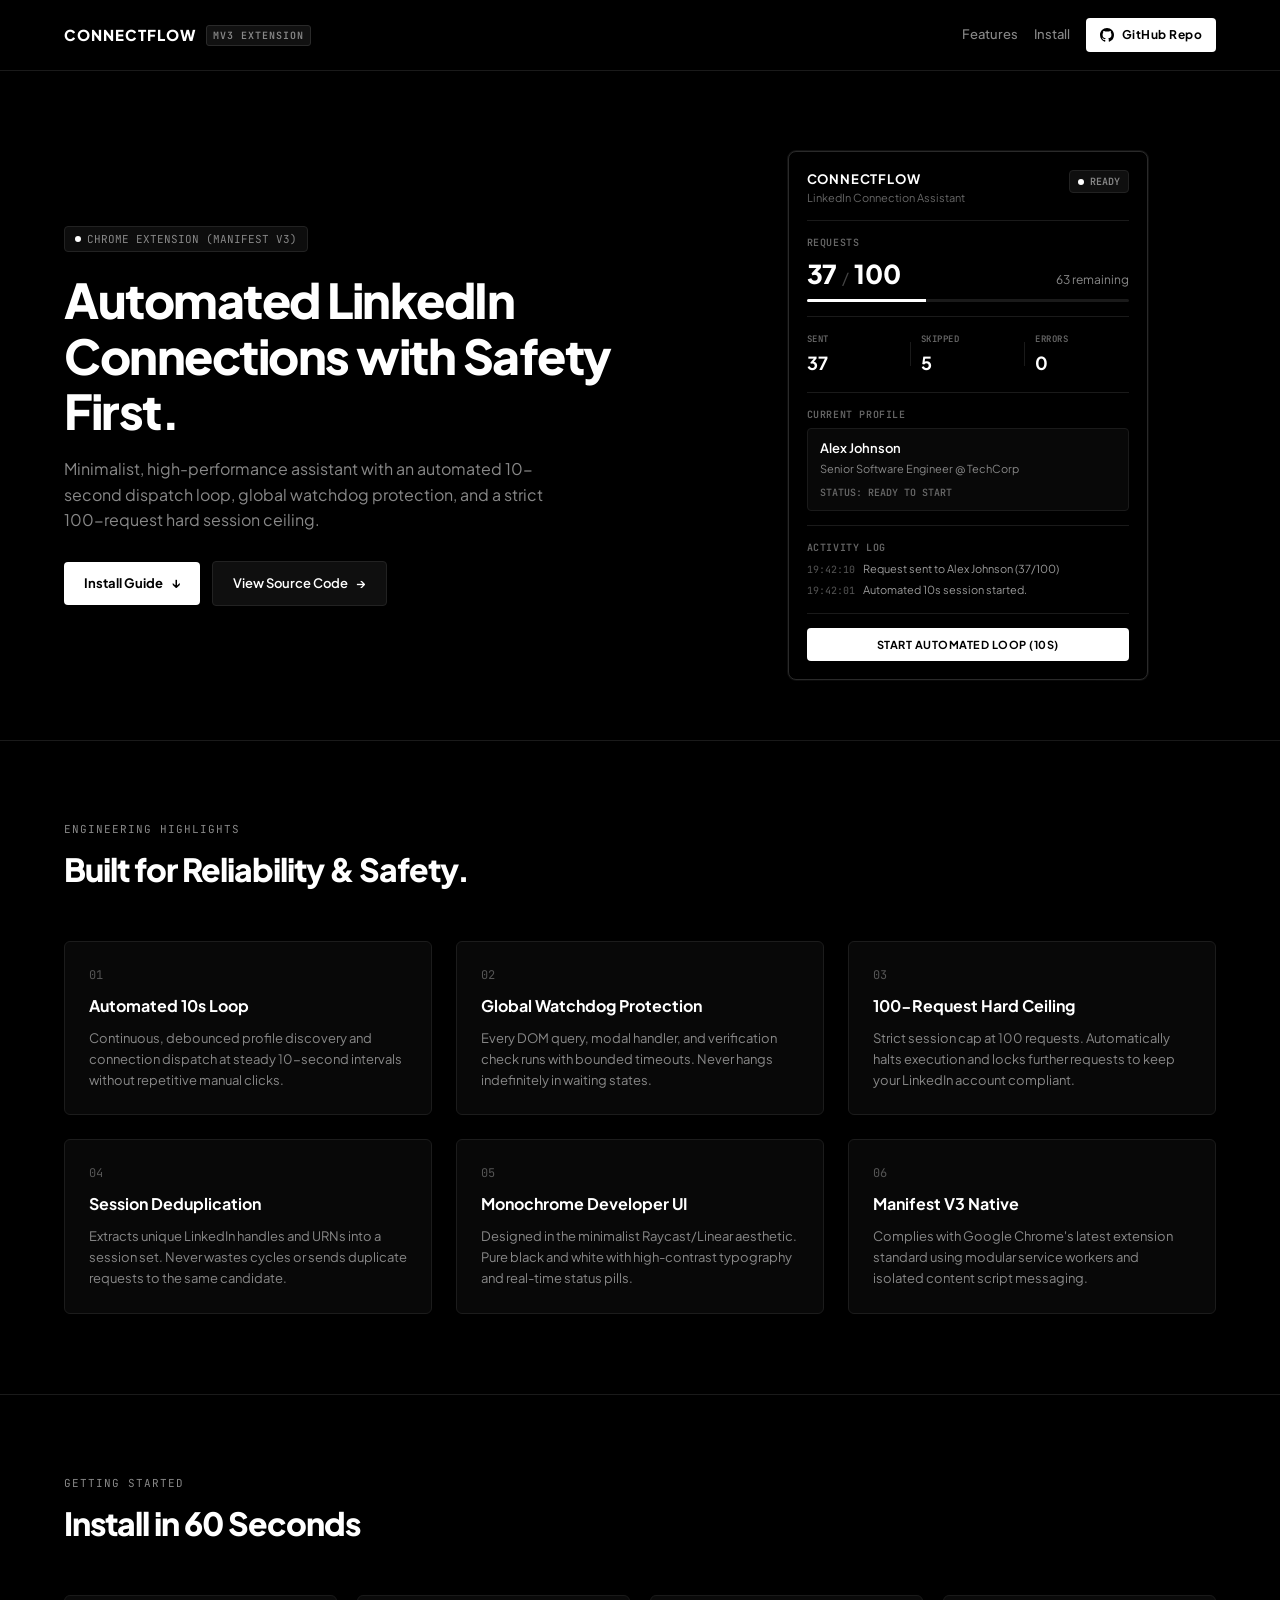
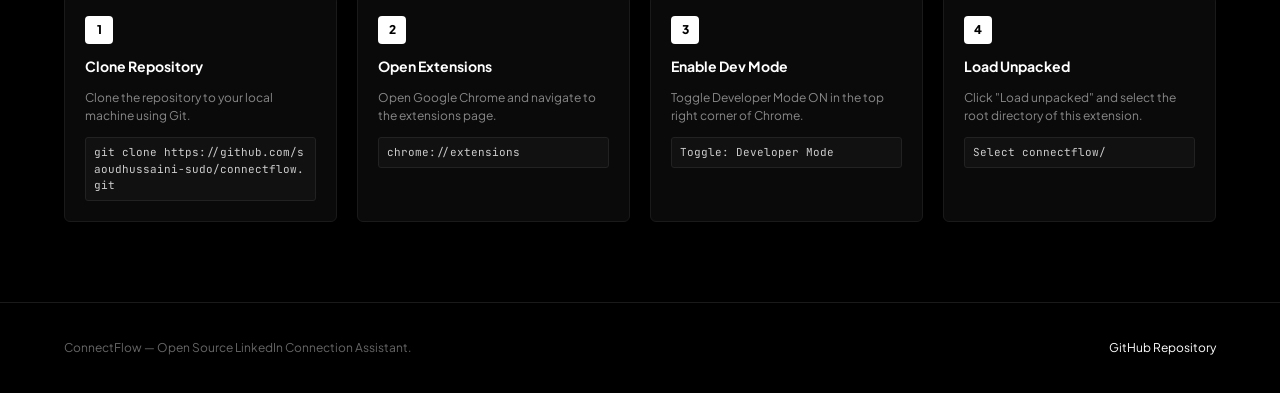
==== index.html @ 45f3582b "feat: ConnectFlow - Minimalist LinkedIn Connection Assistant Chrome Extension (Manifest V3)" ====
<!DOCTYPE html>
<html lang="en">
<head>
  <meta charset="UTF-8">
  <meta name="viewport" content="width=device-width, initial-scale=1.0">
  <title>ConnectFlow — LinkedIn Connection Assistant (Chrome Extension MV3)</title>
  <meta name="description" content="Minimalist, high-performance Chrome Extension for LinkedIn connection automation with 100-request safety ceiling and watchdog protection.">
  <link rel="preconnect" href="https://fonts.googleapis.com">
  <link rel="preconnect" href="https://fonts.gstatic.com" crossorigin>
  <link href="https://fonts.googleapis.com/css2?family=JetBrains+Mono:wght@400;500;600;700&family=Plus+Jakarta+Sans:wght@400;500;600;700;800&display=swap" rel="stylesheet">
  <style>
    * {
      margin: 0;
      padding: 0;
      box-sizing: border-box;
    }

    body {
      background-color: #000000;
      color: #ffffff;
      font-family: 'Plus Jakarta Sans', -apple-system, BlinkMacSystemFont, 'Segoe UI', Roboto, sans-serif;
      line-height: 1.5;
      -webkit-font-smoothing: antialiased;
      overflow-x: hidden;
    }

    .container {
      max-width: 1200px;
      margin: 0 auto;
      padding: 0 24px;
    }

    /* Navigation */
    nav {
      border-bottom: 1px solid #1a1a1a;
      padding: 18px 0;
      position: sticky;
      top: 0;
      background: rgba(0, 0, 0, 0.85);
      backdrop-filter: blur(12px);
      z-index: 100;
    }

    .nav-inner {
      display: flex;
      align-items: center;
      justify-content: space-between;
    }

    .brand-logo {
      font-size: 15px;
      font-weight: 800;
      letter-spacing: 1px;
      color: #ffffff;
      text-transform: uppercase;
      display: flex;
      align-items: center;
      gap: 10px;
      text-decoration: none;
    }

    .brand-tag {
      font-family: 'JetBrains Mono', monospace;
      font-size: 10px;
      font-weight: 600;
      background: #111111;
      border: 1px solid #2a2a2a;
      padding: 2px 6px;
      border-radius: 3px;
      color: #888888;
    }

    .nav-links {
      display: flex;
      align-items: center;
      gap: 16px;
    }

    .nav-link {
      color: #888888;
      text-decoration: none;
      font-size: 13px;
      font-weight: 500;
      transition: color 0.15s ease;
    }

    .nav-link:hover {
      color: #ffffff;
    }

    .btn-github {
      background: #ffffff;
      color: #000000;
      text-decoration: none;
      padding: 8px 14px;
      border-radius: 4px;
      font-size: 12px;
      font-weight: 700;
      letter-spacing: 0.5px;
      display: inline-flex;
      align-items: center;
      gap: 8px;
      transition: background 0.15s ease;
    }

    .btn-github:hover {
      background: #e0e0e0;
    }

    /* Hero Section */
    .hero {
      padding: 80px 0 60px 0;
    }

    .hero-grid {
      display: grid;
      grid-template-columns: 1.1fr 0.9fr;
      gap: 48px;
      align-items: center;
    }

    .hero-badge {
      display: inline-flex;
      align-items: center;
      gap: 6px;
      background: #0d0d0d;
      border: 1px solid #222222;
      padding: 4px 10px;
      border-radius: 4px;
      font-family: 'JetBrains Mono', monospace;
      font-size: 11px;
      color: #888888;
      margin-bottom: 20px;
    }

    .hero-badge-dot {
      width: 6px;
      height: 6px;
      border-radius: 50%;
      background: #ffffff;
    }

    .hero-title {
      font-size: 48px;
      font-weight: 800;
      line-height: 1.15;
      letter-spacing: -1.5px;
      color: #ffffff;
      margin-bottom: 18px;
    }

    .hero-desc {
      font-size: 16px;
      color: #888888;
      max-width: 480px;
      line-height: 1.6;
      margin-bottom: 28px;
    }

    .hero-buttons {
      display: flex;
      gap: 12px;
      align-items: center;
    }

    .btn-install {
      background: #ffffff;
      color: #000000;
      font-weight: 700;
      font-size: 13px;
      padding: 12px 20px;
      border-radius: 4px;
      text-decoration: none;
      display: inline-flex;
      align-items: center;
      gap: 8px;
      transition: background 0.15s ease;
    }

    .btn-install:hover {
      background: #d4d4d4;
    }

    .btn-outline {
      background: #0f0f0f;
      color: #ffffff;
      border: 1px solid #222222;
      font-weight: 600;
      font-size: 13px;
      padding: 12px 20px;
      border-radius: 4px;
      text-decoration: none;
      display: inline-flex;
      align-items: center;
      gap: 8px;
      transition: all 0.15s ease;
    }

    .btn-outline:hover {
      border-color: #444444;
      background: #181818;
    }

    /* Live Interactive Extension Simulator */
    .simulator-wrapper {
      display: flex;
      justify-content: center;
    }

    .simulator-card {
      width: 360px;
      background: #000000;
      border: 1px solid #2a2a2a;
      border-radius: 8px;
      padding: 18px;
      box-shadow: 0 20px 60px rgba(0, 0, 0, 0.8), 0 0 0 1px #151515;
      display: flex;
      flex-direction: column;
      gap: 14px;
    }

    .sim-header {
      display: flex;
      align-items: flex-start;
      justify-content: space-between;
    }

    .sim-brand-title {
      font-size: 13px;
      font-weight: 700;
      letter-spacing: 0.8px;
      text-transform: uppercase;
    }

    .sim-brand-subtitle {
      font-size: 11px;
      color: #666666;
    }

    .sim-status-pill {
      display: flex;
      align-items: center;
      gap: 6px;
      background: #0f0f0f;
      border: 1px solid #222222;
      padding: 3px 8px;
      border-radius: 4px;
      font-size: 10px;
      font-weight: 600;
      color: #888888;
      font-family: 'JetBrains Mono', monospace;
    }

    .sim-status-dot {
      width: 6px;
      height: 6px;
      border-radius: 50%;
      background: #ffffff;
    }

    .sim-divider {
      height: 1px;
      background: #1a1a1a;
      width: 100%;
    }

    .sim-section-title {
      font-size: 10px;
      font-weight: 600;
      letter-spacing: 0.6px;
      color: #666666;
      text-transform: uppercase;
      font-family: 'JetBrains Mono', monospace;
    }

    .sim-requests-row {
      display: flex;
      align-items: baseline;
      justify-content: space-between;
      margin-top: 4px;
    }

    .sim-count-current {
      font-size: 26px;
      font-weight: 800;
      letter-spacing: -0.5px;
    }

    .sim-count-divider {
      font-size: 16px;
      color: #444444;
      margin: 0 2px;
    }

    .sim-count-max {
      font-size: 26px;
      font-weight: 800;
      color: #ffffff;
    }

    .sim-remaining {
      font-size: 12px;
      color: #888888;
    }

    .sim-progress-track {
      width: 100%;
      height: 3px;
      background: #1a1a1a;
      border-radius: 2px;
      overflow: hidden;
      margin-top: 6px;
    }

    .sim-progress-fill {
      height: 100%;
      width: 37%;
      background: #ffffff;
      transition: width 0.4s ease;
    }

    .sim-stats-grid {
      display: flex;
      align-items: center;
      justify-content: space-between;
      padding: 2px 0;
    }

    .sim-stat-col {
      flex: 1;
      display: flex;
      flex-direction: column;
      gap: 2px;
    }

    .sim-stat-label {
      font-size: 9px;
      font-weight: 600;
      letter-spacing: 0.5px;
      color: #666666;
      font-family: 'JetBrains Mono', monospace;
    }

    .sim-stat-value {
      font-size: 18px;
      font-weight: 700;
    }

    .sim-stat-divider {
      width: 1px;
      height: 24px;
      background: #1a1a1a;
      margin: 0 10px;
    }

    .sim-profile-box {
      background: #080808;
      border: 1px solid #1a1a1a;
      padding: 10px 12px;
      border-radius: 4px;
      display: flex;
      flex-direction: column;
      gap: 3px;
    }

    .sim-profile-name {
      font-size: 13px;
      font-weight: 600;
    }

    .sim-profile-headline {
      font-size: 11px;
      color: #888888;
    }

    .sim-profile-status {
      font-size: 10px;
      font-weight: 600;
      color: #666666;
      text-transform: uppercase;
      font-family: 'JetBrains Mono', monospace;
      margin-top: 4px;
    }

    .sim-activity-list {
      display: flex;
      flex-direction: column;
      gap: 5px;
      max-height: 80px;
      overflow-y: auto;
    }

    .sim-act-item {
      display: flex;
      align-items: baseline;
      gap: 8px;
      font-size: 11px;
    }

    .sim-act-time {
      font-family: 'JetBrains Mono', monospace;
      font-size: 10px;
      color: #555555;
      flex-shrink: 0;
    }

    .sim-act-msg {
      color: #999999;
    }

    .sim-btn {
      font-family: inherit;
      font-size: 11px;
      font-weight: 700;
      letter-spacing: 0.5px;
      text-transform: uppercase;
      padding: 9px 12px;
      border-radius: 4px;
      cursor: pointer;
      border: 1px solid transparent;
      outline: none;
      transition: all 0.15s ease;
    }

    .sim-btn-main {
      width: 100%;
      background: #ffffff;
      color: #000000;
    }

    .sim-btn-main:hover {
      background: #e0e0e0;
    }

    .sim-btn-controls {
      display: flex;
      gap: 8px;
      width: 100%;
    }

    .sim-btn-sec {
      background: #111111;
      color: #ffffff;
      border-color: #2a2a2a;
      flex: 1;
    }

    .sim-btn-sec:hover {
      background: #1c1c1c;
    }

    .sim-btn-danger {
      background: #111111;
      color: #888888;
      border-color: #2a2a2a;
      flex: 1;
    }

    .sim-btn-danger:hover {
      color: #ffffff;
      border-color: #444444;
    }

    /* Features Grid */
    .features {
      padding: 80px 0;
      border-top: 1px solid #1a1a1a;
    }

    .section-head {
      margin-bottom: 48px;
    }

    .section-label {
      font-family: 'JetBrains Mono', monospace;
      font-size: 11px;
      color: #888888;
      text-transform: uppercase;
      letter-spacing: 1px;
      margin-bottom: 8px;
      display: block;
    }

    .section-title {
      font-size: 32px;
      font-weight: 800;
      letter-spacing: -1px;
    }

    .features-grid {
      display: grid;
      grid-template-columns: repeat(3, 1fr);
      gap: 24px;
    }

    .feature-card {
      background: #080808;
      border: 1px solid #1c1c1c;
      padding: 24px;
      border-radius: 6px;
      display: flex;
      flex-direction: column;
      gap: 10px;
    }

    .feature-num {
      font-family: 'JetBrains Mono', monospace;
      font-size: 12px;
      color: #555555;
    }

    .feature-title {
      font-size: 16px;
      font-weight: 700;
      color: #ffffff;
    }

    .feature-desc {
      font-size: 13px;
      color: #888888;
      line-height: 1.6;
    }

    /* Installation Steps */
    .install-section {
      padding: 80px 0;
      border-top: 1px solid #1a1a1a;
    }

    .steps-grid {
      display: grid;
      grid-template-columns: repeat(4, 1fr);
      gap: 20px;
      margin-top: 36px;
    }

    .step-card {
      background: #0a0a0a;
      border: 1px solid #1a1a1a;
      padding: 20px;
      border-radius: 6px;
      display: flex;
      flex-direction: column;
      gap: 12px;
    }

    .step-badge {
      width: 28px;
      height: 28px;
      background: #ffffff;
      color: #000000;
      font-weight: 800;
      border-radius: 4px;
      display: flex;
      align-items: center;
      justify-content: center;
      font-size: 12px;
    }

    .step-title {
      font-size: 14px;
      font-weight: 700;
    }

    .step-desc {
      font-size: 12px;
      color: #888888;
      line-height: 1.5;
    }

    .step-code {
      font-family: 'JetBrains Mono', monospace;
      background: #111111;
      border: 1px solid #222222;
      padding: 6px 8px;
      border-radius: 3px;
      font-size: 11px;
      color: #cccccc;
      word-break: break-all;
    }

    /* Footer */
    footer {
      border-top: 1px solid #1a1a1a;
      padding: 36px 0;
      color: #666666;
      font-size: 12px;
    }

    .footer-inner {
      display: flex;
      align-items: center;
      justify-content: space-between;
    }

    @media (max-width: 900px) {
      .hero-grid {
        grid-template-columns: 1fr;
      }
      .features-grid {
        grid-template-columns: 1fr;
      }
      .steps-grid {
        grid-template-columns: 1fr 1fr;
      }
    }
  </style>
</head>
<body>

  <!-- Navigation -->
  <nav>
    <div class="container nav-inner">
      <a href="#" class="brand-logo">
        CONNECTFLOW
        <span class="brand-tag">MV3 EXTENSION</span>
      </a>
      <div class="nav-links">
        <a href="#features" class="nav-link">Features</a>
        <a href="#install" class="nav-link">Install</a>
        <a href="https://github.com/saoudhussaini-sudo/connectflow" target="_blank" class="btn-github">
          <svg width="14" height="14" viewBox="0 0 24 24" fill="currentColor">
            <path d="M12 0C5.37 0 0 5.37 0 12c0 5.31 3.435 9.795 8.205 11.385.6.105.825-.255.825-.57 0-.285-.015-1.23-.015-2.235-3.015.555-3.795-.735-4.035-1.41-.135-.345-.72-1.41-1.23-1.695-.42-.225-1.02-.78-.015-.795.945-.015 1.62.87 1.845 1.23 1.08 1.815 2.805 1.305 3.495.99.105-.78.42-1.305.765-1.605-2.67-.3-5.46-1.335-5.46-5.925 0-1.305.465-2.385 1.23-3.225-.12-.3-.54-1.53.12-3.18 0 0 1.005-.315 3.3 1.23.96-.27 1.98-.405 3-.405s2.04.135 3 .405c2.295-1.56 3.3-1.23 3.3-1.23.66 1.65.24 2.88.12 3.18.765.84 1.23 1.905 1.23 3.225 0 4.605-2.805 5.625-5.475 5.925.435.375.81 1.095.81 2.22 0 1.605-.015 2.895-.015 3.3 0 .315.225.69.825.57A12.02 12.02 0 0024 12c0-6.63-5.37-12-12-12z"/>
          </svg>
          GitHub Repo
        </a>
      </div>
    </div>
  </nav>

  <!-- Hero Section -->
  <section class="hero">
    <div class="container hero-grid">
      <div>
        <div class="hero-badge">
          <span class="hero-badge-dot"></span>
          <span>CHROME EXTENSION (MANIFEST V3)</span>
        </div>
        <h1 class="hero-title">Automated LinkedIn Connections with Safety First.</h1>
        <p class="hero-desc">
          Minimalist, high-performance assistant with an automated 10-second dispatch loop, global watchdog protection, and a strict 100-request hard session ceiling.
        </p>
        <div class="hero-buttons">
          <a href="#install" class="btn-install">
            <span>Install Guide</span>
            <span>↓</span>
          </a>
          <a href="https://github.com/saoudhussaini-sudo/connectflow" target="_blank" class="btn-outline">
            <span>View Source Code</span>
            <span>→</span>
          </a>
        </div>
      </div>

      <!-- Live Simulator -->
      <div class="simulator-wrapper">
        <div class="simulator-card">
          <div class="sim-header">
            <div>
              <div class="sim-brand-title">CONNECTFLOW</div>
              <div class="sim-brand-subtitle">LinkedIn Connection Assistant</div>
            </div>
            <div class="sim-status-pill">
              <span class="sim-status-dot" id="sim-dot"></span>
              <span id="sim-status-text">READY</span>
            </div>
          </div>

          <div class="sim-divider"></div>

          <!-- Requests Hero -->
          <div>
            <div class="sim-section-title">REQUESTS</div>
            <div class="sim-requests-row">
              <div>
                <span class="sim-count-current" id="sim-sent-count">37</span>
                <span class="sim-count-divider">/</span>
                <span class="sim-count-max">100</span>
              </div>
              <span class="sim-remaining"><span id="sim-remaining-count">63</span> remaining</span>
            </div>
            <div class="sim-progress-track">
              <div class="sim-progress-fill" id="sim-progress-fill" style="width: 37%;"></div>
            </div>
          </div>

          <div class="sim-divider"></div>

          <!-- Stats -->
          <div class="sim-stats-grid">
            <div class="sim-stat-col">
              <span class="sim-stat-label">SENT</span>
              <span class="sim-stat-value" id="sim-sent-val">37</span>
            </div>
            <div class="sim-stat-divider"></div>
            <div class="sim-stat-col">
              <span class="sim-stat-label">SKIPPED</span>
              <span class="sim-stat-value">5</span>
            </div>
            <div class="sim-stat-divider"></div>
            <div class="sim-stat-col">
              <span class="sim-stat-label">ERRORS</span>
              <span class="sim-stat-value">0</span>
            </div>
          </div>

          <div class="sim-divider"></div>

          <!-- Current Profile -->
          <div>
            <div class="sim-section-title">CURRENT PROFILE</div>
            <div class="sim-profile-box" style="margin-top: 6px;">
              <div class="sim-profile-name" id="sim-prof-name">Alex Johnson</div>
              <div class="sim-profile-headline" id="sim-prof-headline">Senior Software Engineer @ TechCorp</div>
              <div class="sim-profile-status" id="sim-prof-status">STATUS: READY TO START</div>
            </div>
          </div>

          <div class="sim-divider"></div>

          <!-- Activity -->
          <div>
            <div class="sim-section-title">ACTIVITY LOG</div>
            <div class="sim-activity-list" id="sim-act-list" style="margin-top: 6px;">
              <div class="sim-act-item">
                <span class="sim-act-time">19:42:10</span>
                <span class="sim-act-msg">Request sent to Alex Johnson (37/100)</span>
              </div>
              <div class="sim-act-item">
                <span class="sim-act-time">19:42:01</span>
                <span class="sim-act-msg">Automated 10s session started.</span>
              </div>
            </div>
          </div>

          <div class="sim-divider"></div>

          <!-- Controls -->
          <div id="sim-controls-idle">
            <button class="sim-btn sim-btn-main" id="sim-btn-start">START AUTOMATED LOOP (10s)</button>
          </div>
          <div class="sim-btn-controls" id="sim-controls-active" style="display: none;">
            <button class="sim-btn sim-btn-sec" id="sim-btn-pause">PAUSE</button>
            <button class="sim-btn sim-btn-danger" id="sim-btn-stop">STOP</button>
          </div>
        </div>
      </div>
    </div>
  </section>

  <!-- Features Section -->
  <section class="features" id="features">
    <div class="container">
      <div class="section-head">
        <span class="section-label">ENGINEERING HIGHLIGHTS</span>
        <h2 class="section-title">Built for Reliability & Safety.</h2>
      </div>

      <div class="features-grid">
        <div class="feature-card">
          <span class="feature-num">01</span>
          <h3 class="feature-title">Automated 10s Loop</h3>
          <p class="feature-desc">Continuous, debounced profile discovery and connection dispatch at steady 10-second intervals without repetitive manual clicks.</p>
        </div>

        <div class="feature-card">
          <span class="feature-num">02</span>
          <h3 class="feature-title">Global Watchdog Protection</h3>
          <p class="feature-desc">Every DOM query, modal handler, and verification check runs with bounded timeouts. Never hangs indefinitely in waiting states.</p>
        </div>

        <div class="feature-card">
          <span class="feature-num">03</span>
          <h3 class="feature-title">100-Request Hard Ceiling</h3>
          <p class="feature-desc">Strict session cap at 100 requests. Automatically halts execution and locks further requests to keep your LinkedIn account compliant.</p>
        </div>

        <div class="feature-card">
          <span class="feature-num">04</span>
          <h3 class="feature-title">Session Deduplication</h3>
          <p class="feature-desc">Extracts unique LinkedIn handles and URNs into a session set. Never wastes cycles or sends duplicate requests to the same candidate.</p>
        </div>

        <div class="feature-card">
          <span class="feature-num">05</span>
          <h3 class="feature-title">Monochrome Developer UI</h3>
          <p class="feature-desc">Designed in the minimalist Raycast/Linear aesthetic. Pure black and white with high-contrast typography and real-time status pills.</p>
        </div>

        <div class="feature-card">
          <span class="feature-num">06</span>
          <h3 class="feature-title">Manifest V3 Native</h3>
          <p class="feature-desc">Complies with Google Chrome's latest extension standard using modular service workers and isolated content script messaging.</p>
        </div>
      </div>
    </div>
  </section>

  <!-- Installation Steps -->
  <section class="install-section" id="install">
    <div class="container">
      <div class="section-head">
        <span class="section-label">GETTING STARTED</span>
        <h2 class="section-title">Install in 60 Seconds</h2>
      </div>

      <div class="steps-grid">
        <div class="step-card">
          <div class="step-badge">1</div>
          <h4 class="step-title">Clone Repository</h4>
          <p class="step-desc">Clone the repository to your local machine using Git.</p>
          <div class="step-code">git clone https://github.com/saoudhussaini-sudo/connectflow.git</div>
        </div>

        <div class="step-card">
          <div class="step-badge">2</div>
          <h4 class="step-title">Open Extensions</h4>
          <p class="step-desc">Open Google Chrome and navigate to the extensions page.</p>
          <div class="step-code">chrome://extensions</div>
        </div>

        <div class="step-card">
          <div class="step-badge">3</div>
          <h4 class="step-title">Enable Dev Mode</h4>
          <p class="step-desc">Toggle Developer Mode ON in the top right corner of Chrome.</p>
          <div class="step-code">Toggle: Developer Mode</div>
        </div>

        <div class="step-card">
          <div class="step-badge">4</div>
          <h4 class="step-title">Load Unpacked</h4>
          <p class="step-desc">Click "Load unpacked" and select the root directory of this extension.</p>
          <div class="step-code">Select connectflow/</div>
        </div>
      </div>
    </div>
  </section>

  <!-- Footer -->
  <footer>
    <div class="container footer-inner">
      <span>ConnectFlow — Open Source LinkedIn Connection Assistant.</span>
      <a href="https://github.com/saoudhussaini-sudo/connectflow" target="_blank" style="color: #ffffff; text-decoration: none;">GitHub Repository</a>
    </div>
  </footer>

  <!-- Simulator Logic -->
  <script>
    (function() {
      let count = 37;
      let isRunning = false;
      let timer = null;
      const candidates = [
        { name: 'Sarah Chen', title: 'Staff Frontend Engineer @ CloudScale' },
        { name: 'Marcus Vance', title: 'VP of Engineering @ NexaAI' },
        { name: 'Priya Sharma', title: 'Senior Product Manager @ DataPulse' },
        { name: 'David Miller', title: 'Tech Lead @ Quantum Labs' }
      ];
      let candIdx = 0;

      const btnStart = document.getElementById('sim-btn-start');
      const btnPause = document.getElementById('sim-btn-pause');
      const btnStop = document.getElementById('sim-btn-stop');
      const idleRow = document.getElementById('sim-controls-idle');
      const activeRow = document.getElementById('sim-controls-active');

      const sentCountEl = document.getElementById('sim-sent-count');
      const sentValEl = document.getElementById('sim-sent-val');
      const remCountEl = document.getElementById('sim-remaining-count');
      const progressFill = document.getElementById('sim-progress-fill');
      const statusText = document.getElementById('sim-status-text');
      const profName = document.getElementById('sim-prof-name');
      const profHeadline = document.getElementById('sim-prof-headline');
      const profStatus = document.getElementById('sim-prof-status');
      const actList = document.getElementById('sim-act-list');

      function addActivity(msg) {
        const time = new Date().toTimeString().split(' ')[0];
        const row = document.createElement('div');
        row.className = 'sim-act-item';
        row.innerHTML = `<span class="sim-act-time">${time}</span><span class="sim-act-msg">${msg}</span>`;
        actList.insertBefore(row, actList.firstChild);
      }

      function updateUI() {
        sentCountEl.textContent = count;
        sentValEl.textContent = count;
        remCountEl.textContent = 100 - count;
        progressFill.style.width = count + '%';
      }

      btnStart.addEventListener('click', () => {
        isRunning = true;
        idleRow.style.display = 'none';
        activeRow.style.display = 'flex';
        statusText.textContent = 'LOOP (10s)';
        addActivity('Automated 10s session started.');
        runCycle();
      });

      btnPause.addEventListener('click', () => {
        if (isRunning) {
          isRunning = false;
          clearTimeout(timer);
          statusText.textContent = 'PAUSED';
          btnPause.textContent = 'RESUME';
          profStatus.textContent = 'STATUS: PAUSED';
          addActivity('Session paused by user.');
        } else {
          isRunning = true;
          statusText.textContent = 'LOOP (10s)';
          btnPause.textContent = 'PAUSE';
          addActivity('Session resumed.');
          runCycle();
        }
      });

      btnStop.addEventListener('click', () => {
        isRunning = false;
        clearTimeout(timer);
        idleRow.style.display = 'block';
        activeRow.style.display = 'none';
        statusText.textContent = 'STOPPED';
        btnPause.textContent = 'PAUSE';
        profStatus.textContent = 'STATUS: STOPPED';
        addActivity('Session stopped.');
      });

      function runCycle() {
        if (!isRunning) return;

        const cand = candidates[candIdx % candidates.length];
        candIdx++;
        profName.textContent = cand.name;
        profHeadline.textContent = cand.title;
        profStatus.textContent = 'STATUS: CONNECTING...';
        addActivity(`Profile detected: ${cand.name}`);

        timer = setTimeout(() => {
          if (!isRunning) return;
          count = Math.min(100, count + 1);
          updateUI();
          profStatus.textContent = 'STATUS: VERIFIED — NEXT IN 10s';
          addActivity(`Request sent to ${cand.name} (${count}/100)`);

          if (count >= 100) {
            isRunning = false;
            statusText.textContent = 'COMPLETE (100)';
            addActivity('Session complete — 100/100 limit reached.');
            return;
          }

          timer = setTimeout(runCycle, 4000);
        }, 1500);
      }
    })();
  </script>
</body>
</html>
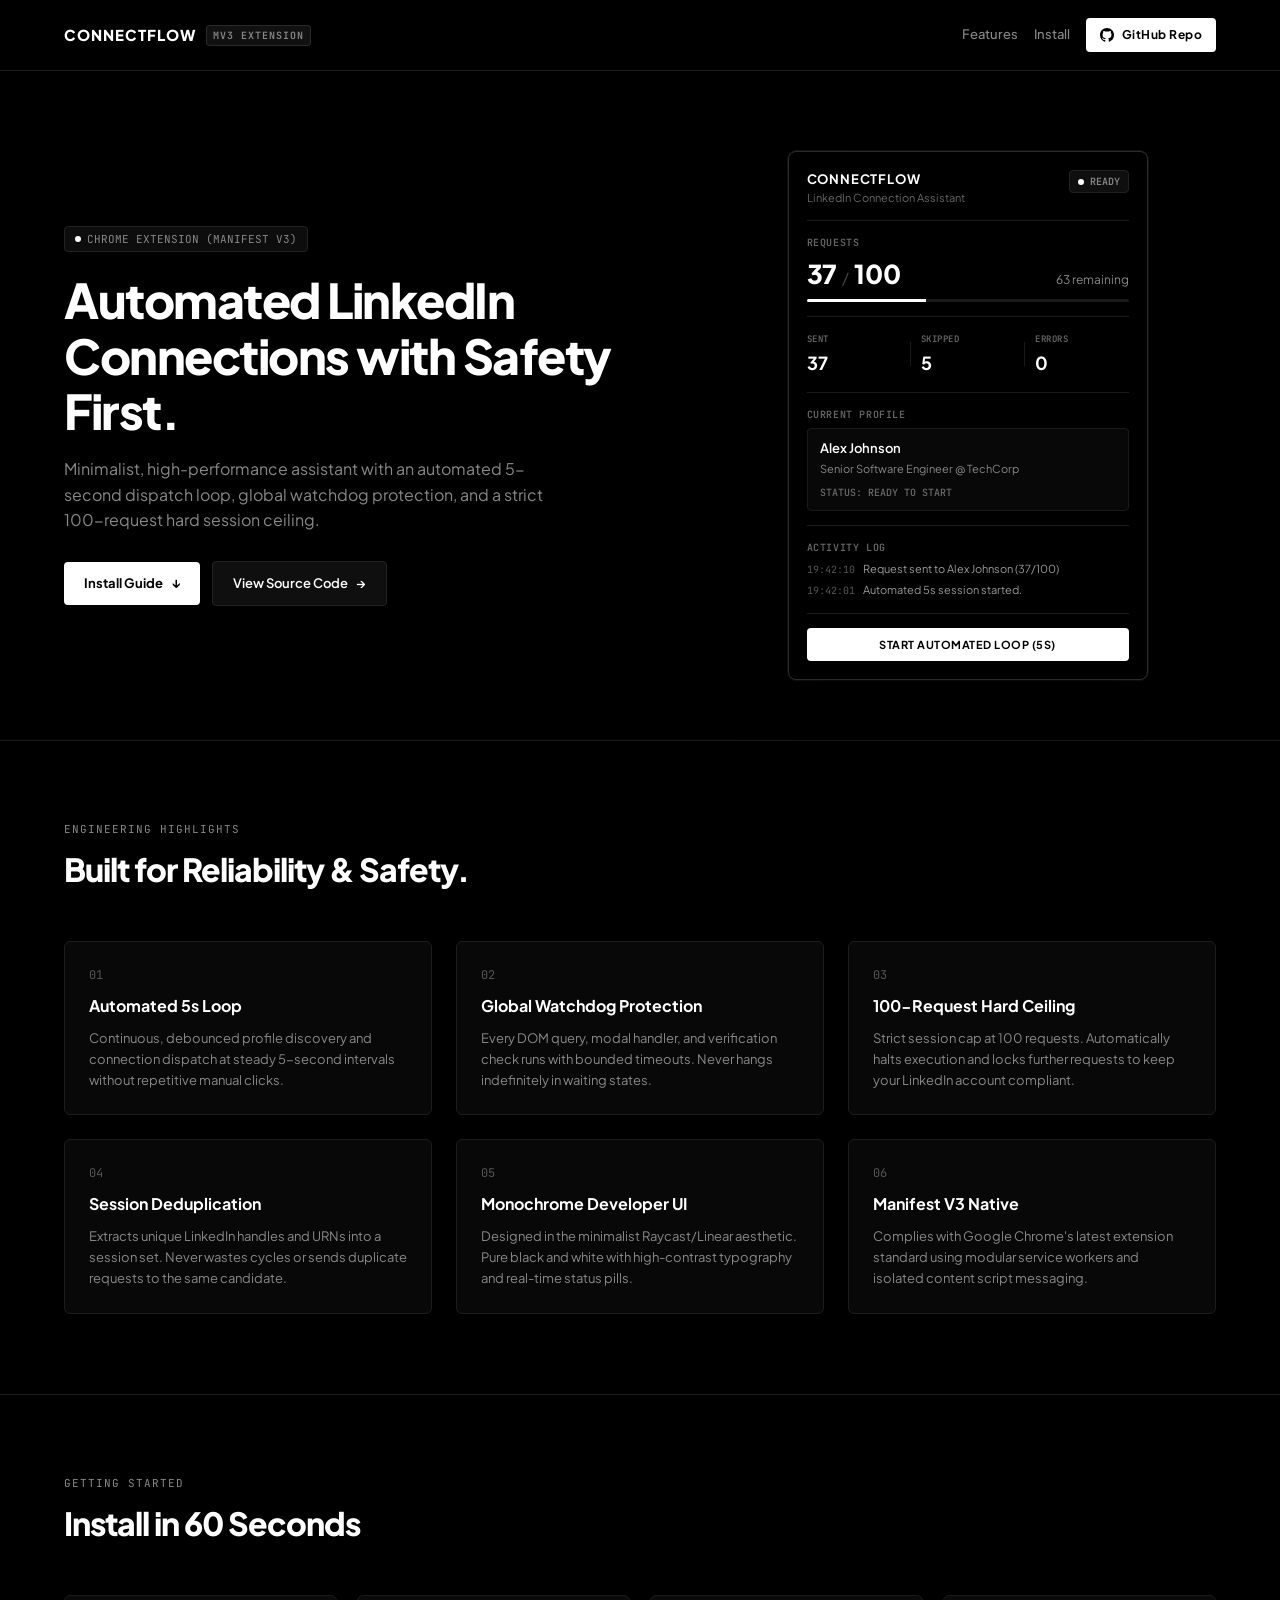
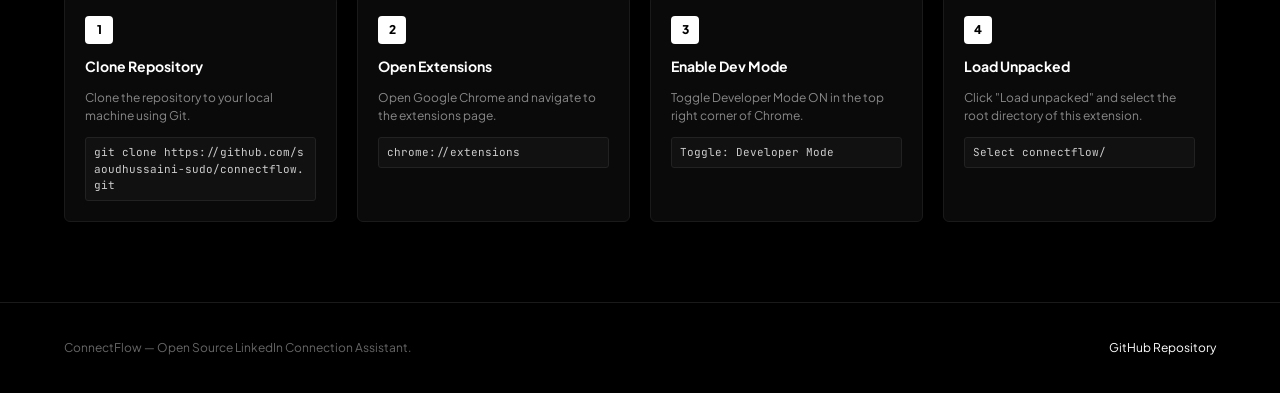
==== commit 35852f65: "perf: reduce automated loop interval from 10s to 5s" ====
--- a/index.html
+++ b/index.html
@@ -638,7 +638,7 @@
         </div>
         <h1 class="hero-title">Automated LinkedIn Connections with Safety First.</h1>
         <p class="hero-desc">
-          Minimalist, high-performance assistant with an automated 10-second dispatch loop, global watchdog protection, and a strict 100-request hard session ceiling.
+          Minimalist, high-performance assistant with an automated 5-second dispatch loop, global watchdog protection, and a strict 100-request hard session ceiling.
         </p>
         <div class="hero-buttons">
           <a href="#install" class="btn-install">
@@ -728,7 +728,7 @@
               </div>
               <div class="sim-act-item">
                 <span class="sim-act-time">19:42:01</span>
-                <span class="sim-act-msg">Automated 10s session started.</span>
+                <span class="sim-act-msg">Automated 5s session started.</span>
               </div>
             </div>
           </div>
@@ -737,7 +737,7 @@
 
           <!-- Controls -->
           <div id="sim-controls-idle">
-            <button class="sim-btn sim-btn-main" id="sim-btn-start">START AUTOMATED LOOP (10s)</button>
+            <button class="sim-btn sim-btn-main" id="sim-btn-start">START AUTOMATED LOOP (5s)</button>
           </div>
           <div class="sim-btn-controls" id="sim-controls-active" style="display: none;">
             <button class="sim-btn sim-btn-sec" id="sim-btn-pause">PAUSE</button>
@@ -759,8 +759,8 @@
       <div class="features-grid">
         <div class="feature-card">
           <span class="feature-num">01</span>
-          <h3 class="feature-title">Automated 10s Loop</h3>
-          <p class="feature-desc">Continuous, debounced profile discovery and connection dispatch at steady 10-second intervals without repetitive manual clicks.</p>
+          <h3 class="feature-title">Automated 5s Loop</h3>
+          <p class="feature-desc">Continuous, debounced profile discovery and connection dispatch at steady 5-second intervals without repetitive manual clicks.</p>
         </div>
 
         <div class="feature-card">
@@ -893,8 +893,8 @@
         isRunning = true;
         idleRow.style.display = 'none';
         activeRow.style.display = 'flex';
-        statusText.textContent = 'LOOP (10s)';
-        addActivity('Automated 10s session started.');
+        statusText.textContent = 'LOOP (5s)';
+        addActivity('Automated 5s session started.');
         runCycle();
       });
 
@@ -908,7 +908,7 @@
           addActivity('Session paused by user.');
         } else {
           isRunning = true;
-          statusText.textContent = 'LOOP (10s)';
+          statusText.textContent = 'LOOP (5s)';
           btnPause.textContent = 'PAUSE';
           addActivity('Session resumed.');
           runCycle();
@@ -940,7 +940,7 @@
           if (!isRunning) return;
           count = Math.min(100, count + 1);
           updateUI();
-          profStatus.textContent = 'STATUS: VERIFIED — NEXT IN 10s';
+          profStatus.textContent = 'STATUS: VERIFIED — NEXT IN 5s';
           addActivity(`Request sent to ${cand.name} (${count}/100)`);
 
           if (count >= 100) {
@@ -950,8 +950,8 @@
             return;
           }
 
-          timer = setTimeout(runCycle, 4000);
-        }, 1500);
+          timer = setTimeout(runCycle, 2000);
+        }, 1200);
       }
     })();
   </script>
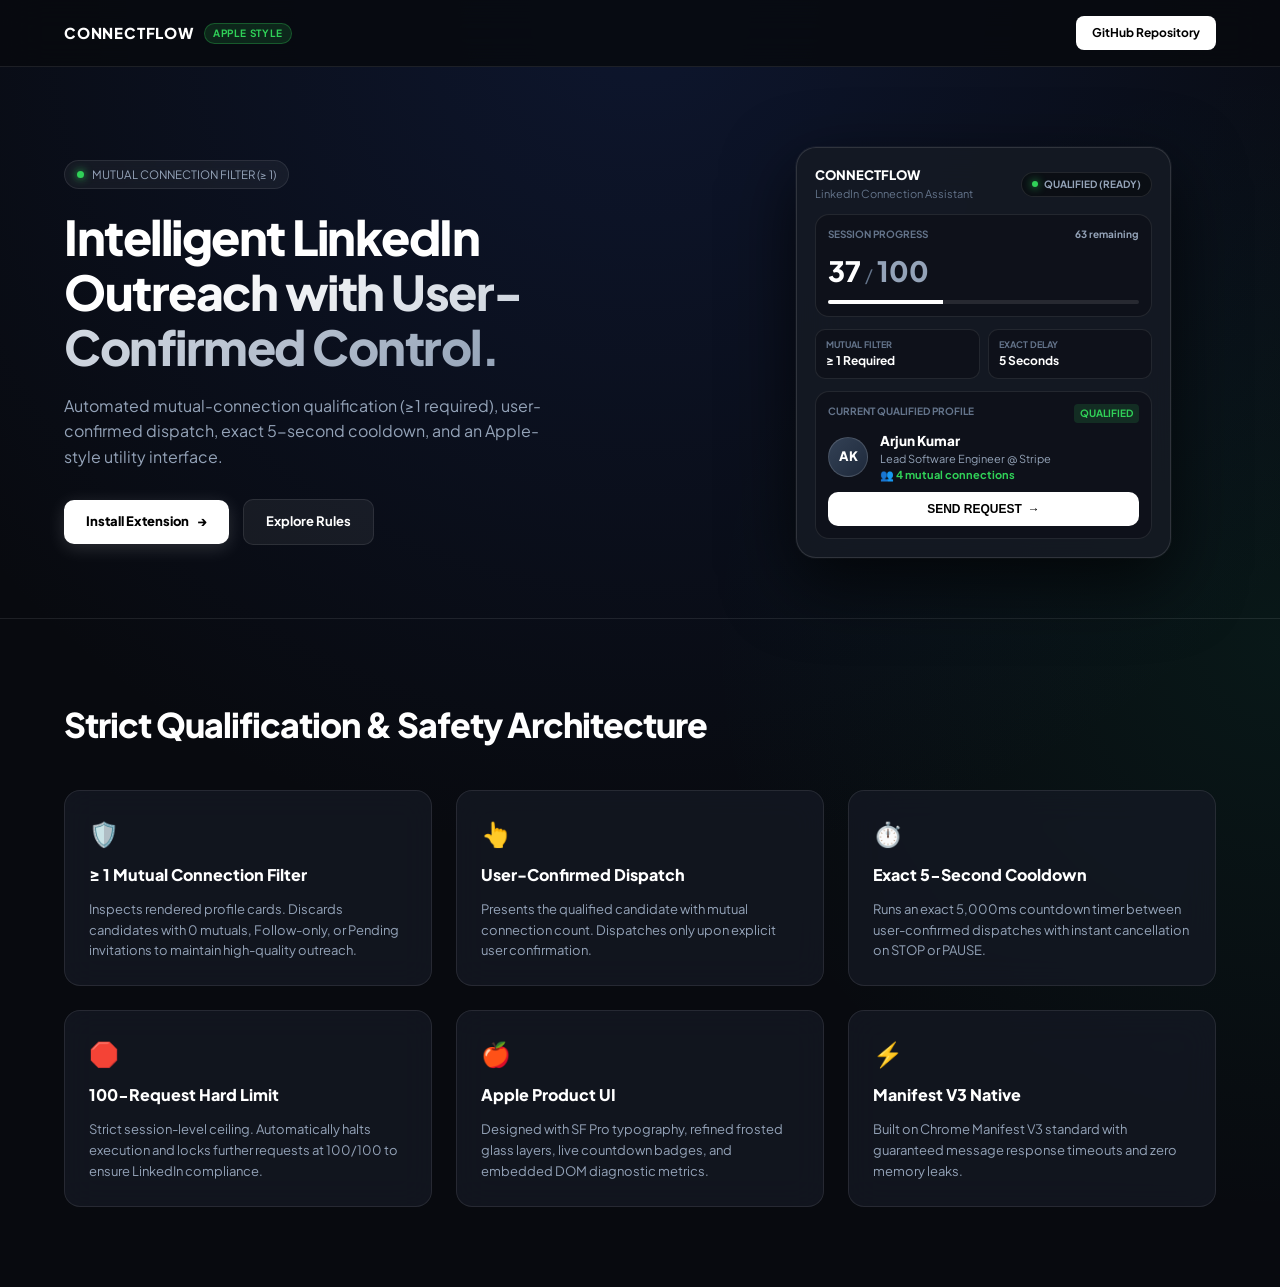
==== commit 9e21d225: "feat: mutual connection qualification filter (>=1), user-confirmed dispatch, 5s countdown cooldown, " ====
--- a/index.html
+++ b/index.html
@@ -3,12 +3,24 @@
 <head>
   <meta charset="UTF-8">
   <meta name="viewport" content="width=device-width, initial-scale=1.0">
-  <title>ConnectFlow — LinkedIn Connection Assistant (Chrome Extension MV3)</title>
-  <meta name="description" content="Minimalist, high-performance Chrome Extension for LinkedIn connection automation with 100-request safety ceiling and watchdog protection.">
+  <title>ConnectFlow — LinkedIn Connection Assistant (Apple / Product Style)</title>
+  <meta name="description" content="Apple-style LinkedIn Connection Assistant with mutual-connection qualification (≥1), user-confirmed dispatch, and 100-request safety ceiling.">
   <link rel="preconnect" href="https://fonts.googleapis.com">
   <link rel="preconnect" href="https://fonts.gstatic.com" crossorigin>
-  <link href="https://fonts.googleapis.com/css2?family=JetBrains+Mono:wght@400;500;600;700&family=Plus+Jakarta+Sans:wght@400;500;600;700;800&display=swap" rel="stylesheet">
+  <link href="https://fonts.googleapis.com/css2?family=Plus+Jakarta+Sans:wght@400;500;600;700;800&family=SF+Pro+Display:wght@700;800&display=swap" rel="stylesheet">
   <style>
+    :root {
+      --bg-primary: #080a0f;
+      --bg-card: rgba(22, 27, 38, 0.7);
+      --border-card: rgba(255, 255, 255, 0.09);
+      --accent-blue: #0a84ff;
+      --accent-green: #30d158;
+      --accent-green-bg: rgba(48, 209, 88, 0.15);
+      --text-primary: #ffffff;
+      --text-secondary: #94a3b8;
+      --text-muted: #64748b;
+    }
+
     * {
       margin: 0;
       padding: 0;
@@ -16,9 +28,12 @@
     }
 
     body {
-      background-color: #000000;
-      color: #ffffff;
-      font-family: 'Plus Jakarta Sans', -apple-system, BlinkMacSystemFont, 'Segoe UI', Roboto, sans-serif;
+      background-color: var(--bg-primary);
+      background-image: 
+        radial-gradient(circle at 50% 0%, rgba(30, 58, 138, 0.25) 0%, transparent 60%),
+        radial-gradient(circle at 100% 50%, rgba(16, 185, 129, 0.08) 0%, transparent 40%);
+      color: var(--text-primary);
+      font-family: -apple-system, BlinkMacSystemFont, "SF Pro Text", "Plus Jakarta Sans", sans-serif;
       line-height: 1.5;
       -webkit-font-smoothing: antialiased;
       overflow-x: hidden;
@@ -30,14 +45,14 @@
       padding: 0 24px;
     }
 
-    /* Navigation */
+    /* Navbar */
     nav {
-      border-bottom: 1px solid #1a1a1a;
-      padding: 18px 0;
+      border-bottom: 1px solid var(--border-card);
+      padding: 16px 0;
       position: sticky;
       top: 0;
-      background: rgba(0, 0, 0, 0.85);
-      backdrop-filter: blur(12px);
+      background: rgba(8, 10, 15, 0.85);
+      backdrop-filter: blur(20px);
       z-index: 100;
     }
 
@@ -50,7 +65,7 @@
     .brand-logo {
       font-size: 15px;
       font-weight: 800;
-      letter-spacing: 1px;
+      letter-spacing: 0.8px;
       color: #ffffff;
       text-transform: uppercase;
       display: flex;
@@ -60,84 +75,66 @@
     }
 
     .brand-tag {
-      font-family: 'JetBrains Mono', monospace;
       font-size: 10px;
-      font-weight: 600;
-      background: #111111;
-      border: 1px solid #2a2a2a;
-      padding: 2px 6px;
-      border-radius: 3px;
-      color: #888888;
-    }
-
-    .nav-links {
-      display: flex;
-      align-items: center;
-      gap: 16px;
-    }
-
-    .nav-link {
-      color: #888888;
-      text-decoration: none;
-      font-size: 13px;
-      font-weight: 500;
-      transition: color 0.15s ease;
-    }
-
-    .nav-link:hover {
-      color: #ffffff;
+      font-weight: 700;
+      background: rgba(48, 209, 88, 0.15);
+      border: 1px solid rgba(48, 209, 88, 0.3);
+      padding: 2px 8px;
+      border-radius: 12px;
+      color: var(--accent-green);
     }
 
     .btn-github {
       background: #ffffff;
       color: #000000;
       text-decoration: none;
-      padding: 8px 14px;
-      border-radius: 4px;
+      padding: 8px 16px;
+      border-radius: 8px;
       font-size: 12px;
       font-weight: 700;
-      letter-spacing: 0.5px;
       display: inline-flex;
       align-items: center;
       gap: 8px;
-      transition: background 0.15s ease;
+      transition: all 0.15s ease;
     }
 
     .btn-github:hover {
-      background: #e0e0e0;
-    }
-
-    /* Hero Section */
+      background: #e2e8f0;
+      transform: translateY(-1px);
+    }
+
+    /* Hero */
     .hero {
       padding: 80px 0 60px 0;
     }
 
     .hero-grid {
       display: grid;
-      grid-template-columns: 1.1fr 0.9fr;
-      gap: 48px;
+      grid-template-columns: 1.15fr 0.85fr;
+      gap: 56px;
       align-items: center;
     }
 
     .hero-badge {
       display: inline-flex;
       align-items: center;
-      gap: 6px;
-      background: #0d0d0d;
-      border: 1px solid #222222;
-      padding: 4px 10px;
-      border-radius: 4px;
-      font-family: 'JetBrains Mono', monospace;
-      font-size: 11px;
-      color: #888888;
+      gap: 8px;
+      background: rgba(255, 255, 255, 0.05);
+      border: 1px solid var(--border-card);
+      padding: 5px 12px;
+      border-radius: 20px;
+      font-size: 11.5px;
+      color: var(--text-secondary);
       margin-bottom: 20px;
+      backdrop-filter: blur(10px);
     }
 
     .hero-badge-dot {
-      width: 6px;
-      height: 6px;
+      width: 7px;
+      height: 7px;
       border-radius: 50%;
-      background: #ffffff;
+      background: var(--accent-green);
+      box-shadow: 0 0 8px var(--accent-green);
     }
 
     .hero-title {
@@ -145,346 +142,177 @@
       font-weight: 800;
       line-height: 1.15;
       letter-spacing: -1.5px;
-      color: #ffffff;
       margin-bottom: 18px;
+    }
+
+    .hero-title span {
+      background: linear-gradient(135deg, #ffffff 40%, #94a3b8);
+      -webkit-background-clip: text;
+      -webkit-text-fill-color: transparent;
     }
 
     .hero-desc {
       font-size: 16px;
-      color: #888888;
-      max-width: 480px;
+      color: var(--text-secondary);
+      max-width: 500px;
       line-height: 1.6;
-      margin-bottom: 28px;
+      margin-bottom: 30px;
     }
 
     .hero-buttons {
       display: flex;
-      gap: 12px;
-      align-items: center;
-    }
-
-    .btn-install {
+      gap: 14px;
+      align-items: center;
+    }
+
+    .btn-apple {
       background: #ffffff;
       color: #000000;
+      font-weight: 800;
+      font-size: 13px;
+      padding: 12px 22px;
+      border-radius: 10px;
+      text-decoration: none;
+      display: inline-flex;
+      align-items: center;
+      gap: 8px;
+      box-shadow: 0 4px 18px rgba(255, 255, 255, 0.15);
+      transition: all 0.15s ease;
+    }
+
+    .btn-apple:hover {
+      background: #f1f5f9;
+      transform: translateY(-1px);
+    }
+
+    .btn-secondary-apple {
+      background: rgba(255, 255, 255, 0.06);
+      color: #ffffff;
+      border: 1px solid var(--border-card);
       font-weight: 700;
       font-size: 13px;
-      padding: 12px 20px;
-      border-radius: 4px;
+      padding: 12px 22px;
+      border-radius: 10px;
       text-decoration: none;
+      transition: all 0.15s ease;
+    }
+
+    .btn-secondary-apple:hover {
+      background: rgba(255, 255, 255, 0.12);
+    }
+
+    /* Simulator (Apple Style) */
+    .sim-card {
+      width: 375px;
+      background: rgba(22, 26, 36, 0.85);
+      border: 1px solid rgba(255, 255, 255, 0.12);
+      border-radius: 20px;
+      padding: 18px;
+      box-shadow: 0 24px 70px rgba(0, 0, 0, 0.7), 0 0 0 1px rgba(255, 255, 255, 0.05);
+      backdrop-filter: blur(24px);
+      display: flex;
+      flex-direction: column;
+      gap: 12px;
+    }
+
+    .sim-header {
+      display: flex;
+      align-items: center;
+      justify-content: space-between;
+    }
+
+    .sim-status-pill {
       display: inline-flex;
       align-items: center;
-      gap: 8px;
-      transition: background 0.15s ease;
-    }
-
-    .btn-install:hover {
-      background: #d4d4d4;
-    }
-
-    .btn-outline {
-      background: #0f0f0f;
-      color: #ffffff;
-      border: 1px solid #222222;
-      font-weight: 600;
-      font-size: 13px;
-      padding: 12px 20px;
-      border-radius: 4px;
-      text-decoration: none;
-      display: inline-flex;
-      align-items: center;
-      gap: 8px;
-      transition: all 0.15s ease;
-    }
-
-    .btn-outline:hover {
-      border-color: #444444;
-      background: #181818;
-    }
-
-    /* Live Interactive Extension Simulator */
-    .simulator-wrapper {
-      display: flex;
-      justify-content: center;
-    }
-
-    .simulator-card {
-      width: 360px;
-      background: #000000;
-      border: 1px solid #2a2a2a;
-      border-radius: 8px;
-      padding: 18px;
-      box-shadow: 0 20px 60px rgba(0, 0, 0, 0.8), 0 0 0 1px #151515;
-      display: flex;
-      flex-direction: column;
-      gap: 14px;
-    }
-
-    .sim-header {
-      display: flex;
-      align-items: flex-start;
-      justify-content: space-between;
-    }
-
-    .sim-brand-title {
-      font-size: 13px;
+      gap: 6px;
+      background: rgba(0, 0, 0, 0.4);
+      border: 1px solid rgba(255, 255, 255, 0.1);
+      padding: 4px 10px;
+      border-radius: 20px;
+      font-size: 10px;
       font-weight: 700;
-      letter-spacing: 0.8px;
-      text-transform: uppercase;
-    }
-
-    .sim-brand-subtitle {
-      font-size: 11px;
-      color: #666666;
-    }
-
-    .sim-status-pill {
-      display: flex;
-      align-items: center;
-      gap: 6px;
-      background: #0f0f0f;
-      border: 1px solid #222222;
-      padding: 3px 8px;
-      border-radius: 4px;
-      font-size: 10px;
-      font-weight: 600;
-      color: #888888;
-      font-family: 'JetBrains Mono', monospace;
+      color: var(--text-secondary);
     }
 
     .sim-status-dot {
       width: 6px;
       height: 6px;
       border-radius: 50%;
-      background: #ffffff;
-    }
-
-    .sim-divider {
-      height: 1px;
-      background: #1a1a1a;
-      width: 100%;
-    }
-
-    .sim-section-title {
-      font-size: 10px;
-      font-weight: 600;
-      letter-spacing: 0.6px;
-      color: #666666;
-      text-transform: uppercase;
-      font-family: 'JetBrains Mono', monospace;
-    }
-
-    .sim-requests-row {
-      display: flex;
-      align-items: baseline;
-      justify-content: space-between;
-      margin-top: 4px;
-    }
-
-    .sim-count-current {
-      font-size: 26px;
-      font-weight: 800;
-      letter-spacing: -0.5px;
-    }
-
-    .sim-count-divider {
-      font-size: 16px;
-      color: #444444;
-      margin: 0 2px;
-    }
-
-    .sim-count-max {
-      font-size: 26px;
-      font-weight: 800;
-      color: #ffffff;
-    }
-
-    .sim-remaining {
-      font-size: 12px;
-      color: #888888;
-    }
-
-    .sim-progress-track {
-      width: 100%;
-      height: 3px;
-      background: #1a1a1a;
-      border-radius: 2px;
-      overflow: hidden;
-      margin-top: 6px;
-    }
-
-    .sim-progress-fill {
-      height: 100%;
-      width: 37%;
-      background: #ffffff;
-      transition: width 0.4s ease;
-    }
-
-    .sim-stats-grid {
-      display: flex;
-      align-items: center;
-      justify-content: space-between;
-      padding: 2px 0;
-    }
-
-    .sim-stat-col {
-      flex: 1;
+      background: var(--accent-green);
+      box-shadow: 0 0 8px var(--accent-green);
+    }
+
+    .sim-box {
+      background: rgba(14, 17, 24, 0.7);
+      border: 1px solid var(--border-card);
+      border-radius: 14px;
+      padding: 12px;
       display: flex;
       flex-direction: column;
-      gap: 2px;
-    }
-
-    .sim-stat-label {
-      font-size: 9px;
-      font-weight: 600;
-      letter-spacing: 0.5px;
-      color: #666666;
-      font-family: 'JetBrains Mono', monospace;
-    }
-
-    .sim-stat-value {
-      font-size: 18px;
+      gap: 8px;
+    }
+
+    .sim-profile-row {
+      display: flex;
+      gap: 12px;
+      align-items: center;
+    }
+
+    .sim-avatar {
+      width: 40px;
+      height: 40px;
+      border-radius: 50%;
+      background: linear-gradient(135deg, #334155, #1e293b);
+      border: 1px solid rgba(255, 255, 255, 0.15);
+      display: flex;
+      align-items: center;
+      justify-content: center;
+      font-weight: 800;
+      font-size: 13px;
+    }
+
+    .sim-badge-mutual {
+      font-size: 11px;
+      color: var(--accent-green);
       font-weight: 700;
-    }
-
-    .sim-stat-divider {
-      width: 1px;
-      height: 24px;
-      background: #1a1a1a;
-      margin: 0 10px;
-    }
-
-    .sim-profile-box {
-      background: #080808;
-      border: 1px solid #1a1a1a;
-      padding: 10px 12px;
-      border-radius: 4px;
-      display: flex;
-      flex-direction: column;
-      gap: 3px;
-    }
-
-    .sim-profile-name {
-      font-size: 13px;
-      font-weight: 600;
-    }
-
-    .sim-profile-headline {
-      font-size: 11px;
-      color: #888888;
-    }
-
-    .sim-profile-status {
-      font-size: 10px;
-      font-weight: 600;
-      color: #666666;
-      text-transform: uppercase;
-      font-family: 'JetBrains Mono', monospace;
-      margin-top: 4px;
-    }
-
-    .sim-activity-list {
-      display: flex;
-      flex-direction: column;
-      gap: 5px;
-      max-height: 80px;
-      overflow-y: auto;
-    }
-
-    .sim-act-item {
-      display: flex;
-      align-items: baseline;
-      gap: 8px;
-      font-size: 11px;
-    }
-
-    .sim-act-time {
-      font-family: 'JetBrains Mono', monospace;
-      font-size: 10px;
-      color: #555555;
-      flex-shrink: 0;
-    }
-
-    .sim-act-msg {
-      color: #999999;
-    }
-
-    .sim-btn {
-      font-family: inherit;
-      font-size: 11px;
-      font-weight: 700;
-      letter-spacing: 0.5px;
-      text-transform: uppercase;
-      padding: 9px 12px;
-      border-radius: 4px;
-      cursor: pointer;
-      border: 1px solid transparent;
-      outline: none;
-      transition: all 0.15s ease;
-    }
-
-    .sim-btn-main {
+      display: flex;
+      align-items: center;
+      gap: 4px;
+    }
+
+    .sim-btn-confirm {
       width: 100%;
       background: #ffffff;
       color: #000000;
-    }
-
-    .sim-btn-main:hover {
-      background: #e0e0e0;
-    }
-
-    .sim-btn-controls {
-      display: flex;
-      gap: 8px;
-      width: 100%;
-    }
-
-    .sim-btn-sec {
-      background: #111111;
-      color: #ffffff;
-      border-color: #2a2a2a;
-      flex: 1;
-    }
-
-    .sim-btn-sec:hover {
-      background: #1c1c1c;
-    }
-
-    .sim-btn-danger {
-      background: #111111;
-      color: #888888;
-      border-color: #2a2a2a;
-      flex: 1;
-    }
-
-    .sim-btn-danger:hover {
-      color: #ffffff;
-      border-color: #444444;
-    }
-
-    /* Features Grid */
+      font-weight: 800;
+      font-size: 12px;
+      padding: 10px;
+      border-radius: 10px;
+      border: none;
+      cursor: pointer;
+      display: flex;
+      align-items: center;
+      justify-content: center;
+      gap: 6px;
+      transition: all 0.15s ease;
+    }
+
+    .sim-btn-confirm:hover {
+      background: #e2e8f0;
+      transform: translateY(-1px);
+    }
+
+    /* Features */
     .features {
       padding: 80px 0;
-      border-top: 1px solid #1a1a1a;
-    }
-
-    .section-head {
-      margin-bottom: 48px;
-    }
-
-    .section-label {
-      font-family: 'JetBrains Mono', monospace;
-      font-size: 11px;
-      color: #888888;
-      text-transform: uppercase;
-      letter-spacing: 1px;
-      margin-bottom: 8px;
-      display: block;
+      border-top: 1px solid var(--border-card);
     }
 
     .section-title {
-      font-size: 32px;
+      font-size: 34px;
       font-weight: 800;
       letter-spacing: -1px;
+      margin-bottom: 40px;
     }
 
     .features-grid {
@@ -494,465 +322,230 @@
     }
 
     .feature-card {
-      background: #080808;
-      border: 1px solid #1c1c1c;
+      background: var(--bg-card);
+      border: 1px solid var(--border-card);
+      border-radius: 16px;
       padding: 24px;
-      border-radius: 6px;
-      display: flex;
-      flex-direction: column;
-      gap: 10px;
-    }
-
-    .feature-num {
-      font-family: 'JetBrains Mono', monospace;
-      font-size: 12px;
-      color: #555555;
-    }
-
-    .feature-title {
-      font-size: 16px;
-      font-weight: 700;
-      color: #ffffff;
-    }
-
-    .feature-desc {
-      font-size: 13px;
-      color: #888888;
-      line-height: 1.6;
-    }
-
-    /* Installation Steps */
-    .install-section {
-      padding: 80px 0;
-      border-top: 1px solid #1a1a1a;
-    }
-
-    .steps-grid {
-      display: grid;
-      grid-template-columns: repeat(4, 1fr);
-      gap: 20px;
-      margin-top: 36px;
-    }
-
-    .step-card {
-      background: #0a0a0a;
-      border: 1px solid #1a1a1a;
-      padding: 20px;
-      border-radius: 6px;
       display: flex;
       flex-direction: column;
       gap: 12px;
-    }
-
-    .step-badge {
-      width: 28px;
-      height: 28px;
-      background: #ffffff;
-      color: #000000;
-      font-weight: 800;
-      border-radius: 4px;
-      display: flex;
-      align-items: center;
-      justify-content: center;
-      font-size: 12px;
-    }
-
-    .step-title {
-      font-size: 14px;
-      font-weight: 700;
-    }
-
-    .step-desc {
-      font-size: 12px;
-      color: #888888;
-      line-height: 1.5;
-    }
-
-    .step-code {
-      font-family: 'JetBrains Mono', monospace;
-      background: #111111;
-      border: 1px solid #222222;
-      padding: 6px 8px;
-      border-radius: 3px;
-      font-size: 11px;
-      color: #cccccc;
-      word-break: break-all;
-    }
-
-    /* Footer */
-    footer {
-      border-top: 1px solid #1a1a1a;
-      padding: 36px 0;
-      color: #666666;
-      font-size: 12px;
-    }
-
-    .footer-inner {
-      display: flex;
-      align-items: center;
-      justify-content: space-between;
+      backdrop-filter: blur(16px);
+    }
+
+    .feature-icon {
+      font-size: 24px;
+    }
+
+    .feature-h {
+      font-size: 16px;
+      font-weight: 800;
+    }
+
+    .feature-p {
+      font-size: 13px;
+      color: var(--text-secondary);
+      line-height: 1.6;
     }
 
     @media (max-width: 900px) {
-      .hero-grid {
-        grid-template-columns: 1fr;
-      }
-      .features-grid {
-        grid-template-columns: 1fr;
-      }
-      .steps-grid {
-        grid-template-columns: 1fr 1fr;
-      }
+      .hero-grid { grid-template-columns: 1fr; }
+      .features-grid { grid-template-columns: 1fr; }
     }
   </style>
 </head>
 <body>
 
-  <!-- Navigation -->
   <nav>
     <div class="container nav-inner">
       <a href="#" class="brand-logo">
         CONNECTFLOW
-        <span class="brand-tag">MV3 EXTENSION</span>
+        <span class="brand-tag">APPLE STYLE</span>
       </a>
-      <div class="nav-links">
-        <a href="#features" class="nav-link">Features</a>
-        <a href="#install" class="nav-link">Install</a>
-        <a href="https://github.com/saoudhussaini-sudo/connectflow" target="_blank" class="btn-github">
-          <svg width="14" height="14" viewBox="0 0 24 24" fill="currentColor">
-            <path d="M12 0C5.37 0 0 5.37 0 12c0 5.31 3.435 9.795 8.205 11.385.6.105.825-.255.825-.57 0-.285-.015-1.23-.015-2.235-3.015.555-3.795-.735-4.035-1.41-.135-.345-.72-1.41-1.23-1.695-.42-.225-1.02-.78-.015-.795.945-.015 1.62.87 1.845 1.23 1.08 1.815 2.805 1.305 3.495.99.105-.78.42-1.305.765-1.605-2.67-.3-5.46-1.335-5.46-5.925 0-1.305.465-2.385 1.23-3.225-.12-.3-.54-1.53.12-3.18 0 0 1.005-.315 3.3 1.23.96-.27 1.98-.405 3-.405s2.04.135 3 .405c2.295-1.56 3.3-1.23 3.3-1.23.66 1.65.24 2.88.12 3.18.765.84 1.23 1.905 1.23 3.225 0 4.605-2.805 5.625-5.475 5.925.435.375.81 1.095.81 2.22 0 1.605-.015 2.895-.015 3.3 0 .315.225.69.825.57A12.02 12.02 0 0024 12c0-6.63-5.37-12-12-12z"/>
-          </svg>
-          GitHub Repo
-        </a>
-      </div>
+      <a href="https://github.com/saoudhussaini-sudo/connectflow" target="_blank" class="btn-github">
+        GitHub Repository
+      </a>
     </div>
   </nav>
 
-  <!-- Hero Section -->
   <section class="hero">
     <div class="container hero-grid">
       <div>
         <div class="hero-badge">
           <span class="hero-badge-dot"></span>
-          <span>CHROME EXTENSION (MANIFEST V3)</span>
-        </div>
-        <h1 class="hero-title">Automated LinkedIn Connections with Safety First.</h1>
+          <span>MUTUAL CONNECTION FILTER (≥ 1)</span>
+        </div>
+        <h1 class="hero-title">
+          <span>Intelligent LinkedIn Outreach with User-Confirmed Control.</span>
+        </h1>
         <p class="hero-desc">
-          Minimalist, high-performance assistant with an automated 5-second dispatch loop, global watchdog protection, and a strict 100-request hard session ceiling.
+          Automated mutual-connection qualification (≥1 required), user-confirmed dispatch, exact 5-second cooldown, and an Apple-style utility interface.
         </p>
         <div class="hero-buttons">
-          <a href="#install" class="btn-install">
-            <span>Install Guide</span>
-            <span>↓</span>
-          </a>
-          <a href="https://github.com/saoudhussaini-sudo/connectflow" target="_blank" class="btn-outline">
-            <span>View Source Code</span>
+          <a href="https://github.com/saoudhussaini-sudo/connectflow" target="_blank" class="btn-apple">
+            <span>Install Extension</span>
             <span>→</span>
           </a>
+          <a href="#features" class="btn-secondary-apple">
+            <span>Explore Rules</span>
+          </a>
         </div>
       </div>
 
-      <!-- Live Simulator -->
-      <div class="simulator-wrapper">
-        <div class="simulator-card">
+      <!-- Live Apple-Style Simulator -->
+      <div style="display: flex; justify-content: center;">
+        <div class="sim-card">
           <div class="sim-header">
             <div>
-              <div class="sim-brand-title">CONNECTFLOW</div>
-              <div class="sim-brand-subtitle">LinkedIn Connection Assistant</div>
+              <div style="font-size: 13px; font-weight: 800;">CONNECTFLOW</div>
+              <div style="font-size: 11px; color: var(--text-muted);">LinkedIn Connection Assistant</div>
             </div>
             <div class="sim-status-pill">
               <span class="sim-status-dot" id="sim-dot"></span>
-              <span id="sim-status-text">READY</span>
+              <span id="sim-status-label">QUALIFIED (READY)</span>
             </div>
           </div>
 
-          <div class="sim-divider"></div>
-
           <!-- Requests Hero -->
-          <div>
-            <div class="sim-section-title">REQUESTS</div>
-            <div class="sim-requests-row">
+          <div class="sim-box">
+            <div style="display: flex; justify-content: space-between; font-size: 10px; font-weight: 700; color: var(--text-muted);">
+              <span>SESSION PROGRESS</span>
+              <span style="color: var(--text-secondary);"><span id="sim-remaining">63</span> remaining</span>
+            </div>
+            <div style="display: flex; align-items: baseline; gap: 4px;">
+              <span style="font-size: 28px; font-weight: 800;" id="sim-count">37</span>
+              <span style="font-size: 18px; color: var(--text-muted);">/</span>
+              <span style="font-size: 28px; font-weight: 800; color: var(--text-secondary);">100</span>
+            </div>
+            <div style="width: 100%; height: 4px; background: rgba(255,255,255,0.1); border-radius: 2px; overflow: hidden;">
+              <div id="sim-progress" style="width: 37%; height: 100%; background: #ffffff;"></div>
+            </div>
+          </div>
+
+          <!-- Specs -->
+          <div style="display: grid; grid-template-columns: 1fr 1fr; gap: 8px;">
+            <div style="background: rgba(14,17,24,0.7); border: 1px solid var(--border-card); border-radius: 10px; padding: 8px 10px;">
+              <div style="font-size: 9px; font-weight: 700; color: var(--text-muted);">MUTUAL FILTER</div>
+              <div style="font-size: 12px; font-weight: 700; color: #ffffff;">≥ 1 Required</div>
+            </div>
+            <div style="background: rgba(14,17,24,0.7); border: 1px solid var(--border-card); border-radius: 10px; padding: 8px 10px;">
+              <div style="font-size: 9px; font-weight: 700; color: var(--text-muted);">EXACT DELAY</div>
+              <div style="font-size: 12px; font-weight: 700; color: #ffffff;">5 Seconds</div>
+            </div>
+          </div>
+
+          <!-- Current Profile -->
+          <div class="sim-box">
+            <div style="display: flex; justify-content: space-between; font-size: 10px; font-weight: 700; color: var(--text-muted);">
+              <span>CURRENT QUALIFIED PROFILE</span>
+              <span style="background: var(--accent-green-bg); color: var(--accent-green); padding: 2px 6px; border-radius: 4px;">QUALIFIED</span>
+            </div>
+            <div class="sim-profile-row">
+              <div class="sim-avatar" id="sim-avatar">AK</div>
               <div>
-                <span class="sim-count-current" id="sim-sent-count">37</span>
-                <span class="sim-count-divider">/</span>
-                <span class="sim-count-max">100</span>
+                <div style="font-size: 13.5px; font-weight: 800;" id="sim-name">Arjun Kumar</div>
+                <div style="font-size: 11px; color: var(--text-secondary);" id="sim-title">Lead Software Engineer @ Stripe</div>
+                <div class="sim-badge-mutual" id="sim-mutual">👥 4 mutual connections</div>
               </div>
-              <span class="sim-remaining"><span id="sim-remaining-count">63</span> remaining</span>
-            </div>
-            <div class="sim-progress-track">
-              <div class="sim-progress-fill" id="sim-progress-fill" style="width: 37%;"></div>
-            </div>
-          </div>
-
-          <div class="sim-divider"></div>
-
-          <!-- Stats -->
-          <div class="sim-stats-grid">
-            <div class="sim-stat-col">
-              <span class="sim-stat-label">SENT</span>
-              <span class="sim-stat-value" id="sim-sent-val">37</span>
-            </div>
-            <div class="sim-stat-divider"></div>
-            <div class="sim-stat-col">
-              <span class="sim-stat-label">SKIPPED</span>
-              <span class="sim-stat-value">5</span>
-            </div>
-            <div class="sim-stat-divider"></div>
-            <div class="sim-stat-col">
-              <span class="sim-stat-label">ERRORS</span>
-              <span class="sim-stat-value">0</span>
-            </div>
-          </div>
-
-          <div class="sim-divider"></div>
-
-          <!-- Current Profile -->
-          <div>
-            <div class="sim-section-title">CURRENT PROFILE</div>
-            <div class="sim-profile-box" style="margin-top: 6px;">
-              <div class="sim-profile-name" id="sim-prof-name">Alex Johnson</div>
-              <div class="sim-profile-headline" id="sim-prof-headline">Senior Software Engineer @ TechCorp</div>
-              <div class="sim-profile-status" id="sim-prof-status">STATUS: READY TO START</div>
-            </div>
-          </div>
-
-          <div class="sim-divider"></div>
-
-          <!-- Activity -->
-          <div>
-            <div class="sim-section-title">ACTIVITY LOG</div>
-            <div class="sim-activity-list" id="sim-act-list" style="margin-top: 6px;">
-              <div class="sim-act-item">
-                <span class="sim-act-time">19:42:10</span>
-                <span class="sim-act-msg">Request sent to Alex Johnson (37/100)</span>
-              </div>
-              <div class="sim-act-item">
-                <span class="sim-act-time">19:42:01</span>
-                <span class="sim-act-msg">Automated 5s session started.</span>
-              </div>
-            </div>
-          </div>
-
-          <div class="sim-divider"></div>
-
-          <!-- Controls -->
-          <div id="sim-controls-idle">
-            <button class="sim-btn sim-btn-main" id="sim-btn-start">START AUTOMATED LOOP (5s)</button>
-          </div>
-          <div class="sim-btn-controls" id="sim-controls-active" style="display: none;">
-            <button class="sim-btn sim-btn-sec" id="sim-btn-pause">PAUSE</button>
-            <button class="sim-btn sim-btn-danger" id="sim-btn-stop">STOP</button>
+            </div>
+            <div id="sim-actions-box">
+              <button class="sim-btn-confirm" id="sim-btn-send">
+                <span>SEND REQUEST</span>
+                <span>→</span>
+              </button>
+            </div>
           </div>
         </div>
       </div>
     </div>
   </section>
 
-  <!-- Features Section -->
+  <!-- Features -->
   <section class="features" id="features">
     <div class="container">
-      <div class="section-head">
-        <span class="section-label">ENGINEERING HIGHLIGHTS</span>
-        <h2 class="section-title">Built for Reliability & Safety.</h2>
-      </div>
-
+      <h2 class="section-title">Strict Qualification & Safety Architecture</h2>
       <div class="features-grid">
         <div class="feature-card">
-          <span class="feature-num">01</span>
-          <h3 class="feature-title">Automated 5s Loop</h3>
-          <p class="feature-desc">Continuous, debounced profile discovery and connection dispatch at steady 5-second intervals without repetitive manual clicks.</p>
-        </div>
-
+          <span class="feature-icon">🛡️</span>
+          <h3 class="feature-h">≥ 1 Mutual Connection Filter</h3>
+          <p class="feature-p">Inspects rendered profile cards. Discards candidates with 0 mutuals, Follow-only, or Pending invitations to maintain high-quality outreach.</p>
+        </div>
         <div class="feature-card">
-          <span class="feature-num">02</span>
-          <h3 class="feature-title">Global Watchdog Protection</h3>
-          <p class="feature-desc">Every DOM query, modal handler, and verification check runs with bounded timeouts. Never hangs indefinitely in waiting states.</p>
-        </div>
-
+          <span class="feature-icon">👆</span>
+          <h3 class="feature-h">User-Confirmed Dispatch</h3>
+          <p class="feature-p">Presents the qualified candidate with mutual connection count. Dispatches only upon explicit user confirmation.</p>
+        </div>
         <div class="feature-card">
-          <span class="feature-num">03</span>
-          <h3 class="feature-title">100-Request Hard Ceiling</h3>
-          <p class="feature-desc">Strict session cap at 100 requests. Automatically halts execution and locks further requests to keep your LinkedIn account compliant.</p>
-        </div>
-
+          <span class="feature-icon">⏱️</span>
+          <h3 class="feature-h">Exact 5-Second Cooldown</h3>
+          <p class="feature-p">Runs an exact 5,000ms countdown timer between user-confirmed dispatches with instant cancellation on STOP or PAUSE.</p>
+        </div>
         <div class="feature-card">
-          <span class="feature-num">04</span>
-          <h3 class="feature-title">Session Deduplication</h3>
-          <p class="feature-desc">Extracts unique LinkedIn handles and URNs into a session set. Never wastes cycles or sends duplicate requests to the same candidate.</p>
-        </div>
-
+          <span class="feature-icon">🛑</span>
+          <h3 class="feature-h">100-Request Hard Limit</h3>
+          <p class="feature-p">Strict session-level ceiling. Automatically halts execution and locks further requests at 100/100 to ensure LinkedIn compliance.</p>
+        </div>
         <div class="feature-card">
-          <span class="feature-num">05</span>
-          <h3 class="feature-title">Monochrome Developer UI</h3>
-          <p class="feature-desc">Designed in the minimalist Raycast/Linear aesthetic. Pure black and white with high-contrast typography and real-time status pills.</p>
-        </div>
-
+          <span class="feature-icon">🍎</span>
+          <h3 class="feature-h">Apple Product UI</h3>
+          <p class="feature-p">Designed with SF Pro typography, refined frosted glass layers, live countdown badges, and embedded DOM diagnostic metrics.</p>
+        </div>
         <div class="feature-card">
-          <span class="feature-num">06</span>
-          <h3 class="feature-title">Manifest V3 Native</h3>
-          <p class="feature-desc">Complies with Google Chrome's latest extension standard using modular service workers and isolated content script messaging.</p>
+          <span class="feature-icon">⚡</span>
+          <h3 class="feature-h">Manifest V3 Native</h3>
+          <p class="feature-p">Built on Chrome Manifest V3 standard with guaranteed message response timeouts and zero memory leaks.</p>
         </div>
       </div>
     </div>
   </section>
 
-  <!-- Installation Steps -->
-  <section class="install-section" id="install">
-    <div class="container">
-      <div class="section-head">
-        <span class="section-label">GETTING STARTED</span>
-        <h2 class="section-title">Install in 60 Seconds</h2>
-      </div>
-
-      <div class="steps-grid">
-        <div class="step-card">
-          <div class="step-badge">1</div>
-          <h4 class="step-title">Clone Repository</h4>
-          <p class="step-desc">Clone the repository to your local machine using Git.</p>
-          <div class="step-code">git clone https://github.com/saoudhussaini-sudo/connectflow.git</div>
-        </div>
-
-        <div class="step-card">
-          <div class="step-badge">2</div>
-          <h4 class="step-title">Open Extensions</h4>
-          <p class="step-desc">Open Google Chrome and navigate to the extensions page.</p>
-          <div class="step-code">chrome://extensions</div>
-        </div>
-
-        <div class="step-card">
-          <div class="step-badge">3</div>
-          <h4 class="step-title">Enable Dev Mode</h4>
-          <p class="step-desc">Toggle Developer Mode ON in the top right corner of Chrome.</p>
-          <div class="step-code">Toggle: Developer Mode</div>
-        </div>
-
-        <div class="step-card">
-          <div class="step-badge">4</div>
-          <h4 class="step-title">Load Unpacked</h4>
-          <p class="step-desc">Click "Load unpacked" and select the root directory of this extension.</p>
-          <div class="step-code">Select connectflow/</div>
-        </div>
-      </div>
-    </div>
-  </section>
-
-  <!-- Footer -->
-  <footer>
-    <div class="container footer-inner">
-      <span>ConnectFlow — Open Source LinkedIn Connection Assistant.</span>
-      <a href="https://github.com/saoudhussaini-sudo/connectflow" target="_blank" style="color: #ffffff; text-decoration: none;">GitHub Repository</a>
-    </div>
-  </footer>
-
-  <!-- Simulator Logic -->
   <script>
     (function() {
       let count = 37;
-      let isRunning = false;
-      let timer = null;
-      const candidates = [
-        { name: 'Sarah Chen', title: 'Staff Frontend Engineer @ CloudScale' },
-        { name: 'Marcus Vance', title: 'VP of Engineering @ NexaAI' },
-        { name: 'Priya Sharma', title: 'Senior Product Manager @ DataPulse' },
-        { name: 'David Miller', title: 'Tech Lead @ Quantum Labs' }
+      const btnSend = document.getElementById('sim-btn-send');
+      const countEl = document.getElementById('sim-count');
+      const remEl = document.getElementById('sim-remaining');
+      const progEl = document.getElementById('sim-progress');
+      const nameEl = document.getElementById('sim-name');
+      const titleEl = document.getElementById('sim-title');
+      const avatarEl = document.getElementById('sim-avatar');
+      const mutualEl = document.getElementById('sim-mutual');
+      const statusLabel = document.getElementById('sim-status-label');
+
+      const profiles = [
+        { name: 'Elena Rostova', title: 'VP of Product @ Linear', initials: 'ER', mutuals: '6 mutual connections' },
+        { name: 'Marcus Vance', title: 'Staff AI Engineer @ OpenAI', initials: 'MV', mutuals: '3 mutual connections' },
+        { name: 'Priya Sharma', title: 'Senior Director @ Databricks', initials: 'PS', mutuals: '8 mutual connections' }
       ];
-      let candIdx = 0;
-
-      const btnStart = document.getElementById('sim-btn-start');
-      const btnPause = document.getElementById('sim-btn-pause');
-      const btnStop = document.getElementById('sim-btn-stop');
-      const idleRow = document.getElementById('sim-controls-idle');
-      const activeRow = document.getElementById('sim-controls-active');
-
-      const sentCountEl = document.getElementById('sim-sent-count');
-      const sentValEl = document.getElementById('sim-sent-val');
-      const remCountEl = document.getElementById('sim-remaining-count');
-      const progressFill = document.getElementById('sim-progress-fill');
-      const statusText = document.getElementById('sim-status-text');
-      const profName = document.getElementById('sim-prof-name');
-      const profHeadline = document.getElementById('sim-prof-headline');
-      const profStatus = document.getElementById('sim-prof-status');
-      const actList = document.getElementById('sim-act-list');
-
-      function addActivity(msg) {
-        const time = new Date().toTimeString().split(' ')[0];
-        const row = document.createElement('div');
-        row.className = 'sim-act-item';
-        row.innerHTML = `<span class="sim-act-time">${time}</span><span class="sim-act-msg">${msg}</span>`;
-        actList.insertBefore(row, actList.firstChild);
-      }
-
-      function updateUI() {
-        sentCountEl.textContent = count;
-        sentValEl.textContent = count;
-        remCountEl.textContent = 100 - count;
-        progressFill.style.width = count + '%';
-      }
-
-      btnStart.addEventListener('click', () => {
-        isRunning = true;
-        idleRow.style.display = 'none';
-        activeRow.style.display = 'flex';
-        statusText.textContent = 'LOOP (5s)';
-        addActivity('Automated 5s session started.');
-        runCycle();
+      let pIdx = 0;
+
+      btnSend.addEventListener('click', () => {
+        btnSend.disabled = true;
+        btnSend.textContent = 'CONNECTING...';
+        statusLabel.textContent = 'VERIFYING';
+
+        setTimeout(() => {
+          count = Math.min(100, count + 1);
+          countEl.textContent = count;
+          remEl.textContent = 100 - count;
+          progEl.style.width = count + '%';
+
+          btnSend.textContent = 'REQUEST SENT ✓';
+          statusLabel.textContent = '5s COOLDOWN';
+
+          setTimeout(() => {
+            const p = profiles[pIdx % profiles.length];
+            pIdx++;
+            nameEl.textContent = p.name;
+            titleEl.textContent = p.title;
+            avatarEl.textContent = p.initials;
+            mutualEl.textContent = '👥 ' + p.mutuals;
+
+            btnSend.disabled = false;
+            btnSend.innerHTML = '<span>SEND REQUEST</span> <span>→</span>';
+            statusLabel.textContent = 'QUALIFIED (READY)';
+          }, 2000);
+        }, 1000);
       });
-
-      btnPause.addEventListener('click', () => {
-        if (isRunning) {
-          isRunning = false;
-          clearTimeout(timer);
-          statusText.textContent = 'PAUSED';
-          btnPause.textContent = 'RESUME';
-          profStatus.textContent = 'STATUS: PAUSED';
-          addActivity('Session paused by user.');
-        } else {
-          isRunning = true;
-          statusText.textContent = 'LOOP (5s)';
-          btnPause.textContent = 'PAUSE';
-          addActivity('Session resumed.');
-          runCycle();
-        }
-      });
-
-      btnStop.addEventListener('click', () => {
-        isRunning = false;
-        clearTimeout(timer);
-        idleRow.style.display = 'block';
-        activeRow.style.display = 'none';
-        statusText.textContent = 'STOPPED';
-        btnPause.textContent = 'PAUSE';
-        profStatus.textContent = 'STATUS: STOPPED';
-        addActivity('Session stopped.');
-      });
-
-      function runCycle() {
-        if (!isRunning) return;
-
-        const cand = candidates[candIdx % candidates.length];
-        candIdx++;
-        profName.textContent = cand.name;
-        profHeadline.textContent = cand.title;
-        profStatus.textContent = 'STATUS: CONNECTING...';
-        addActivity(`Profile detected: ${cand.name}`);
-
-        timer = setTimeout(() => {
-          if (!isRunning) return;
-          count = Math.min(100, count + 1);
-          updateUI();
-          profStatus.textContent = 'STATUS: VERIFIED — NEXT IN 5s';
-          addActivity(`Request sent to ${cand.name} (${count}/100)`);
-
-          if (count >= 100) {
-            isRunning = false;
-            statusText.textContent = 'COMPLETE (100)';
-            addActivity('Session complete — 100/100 limit reached.');
-            return;
-          }
-
-          timer = setTimeout(runCycle, 2000);
-        }, 1200);
-      }
     })();
   </script>
 </body>
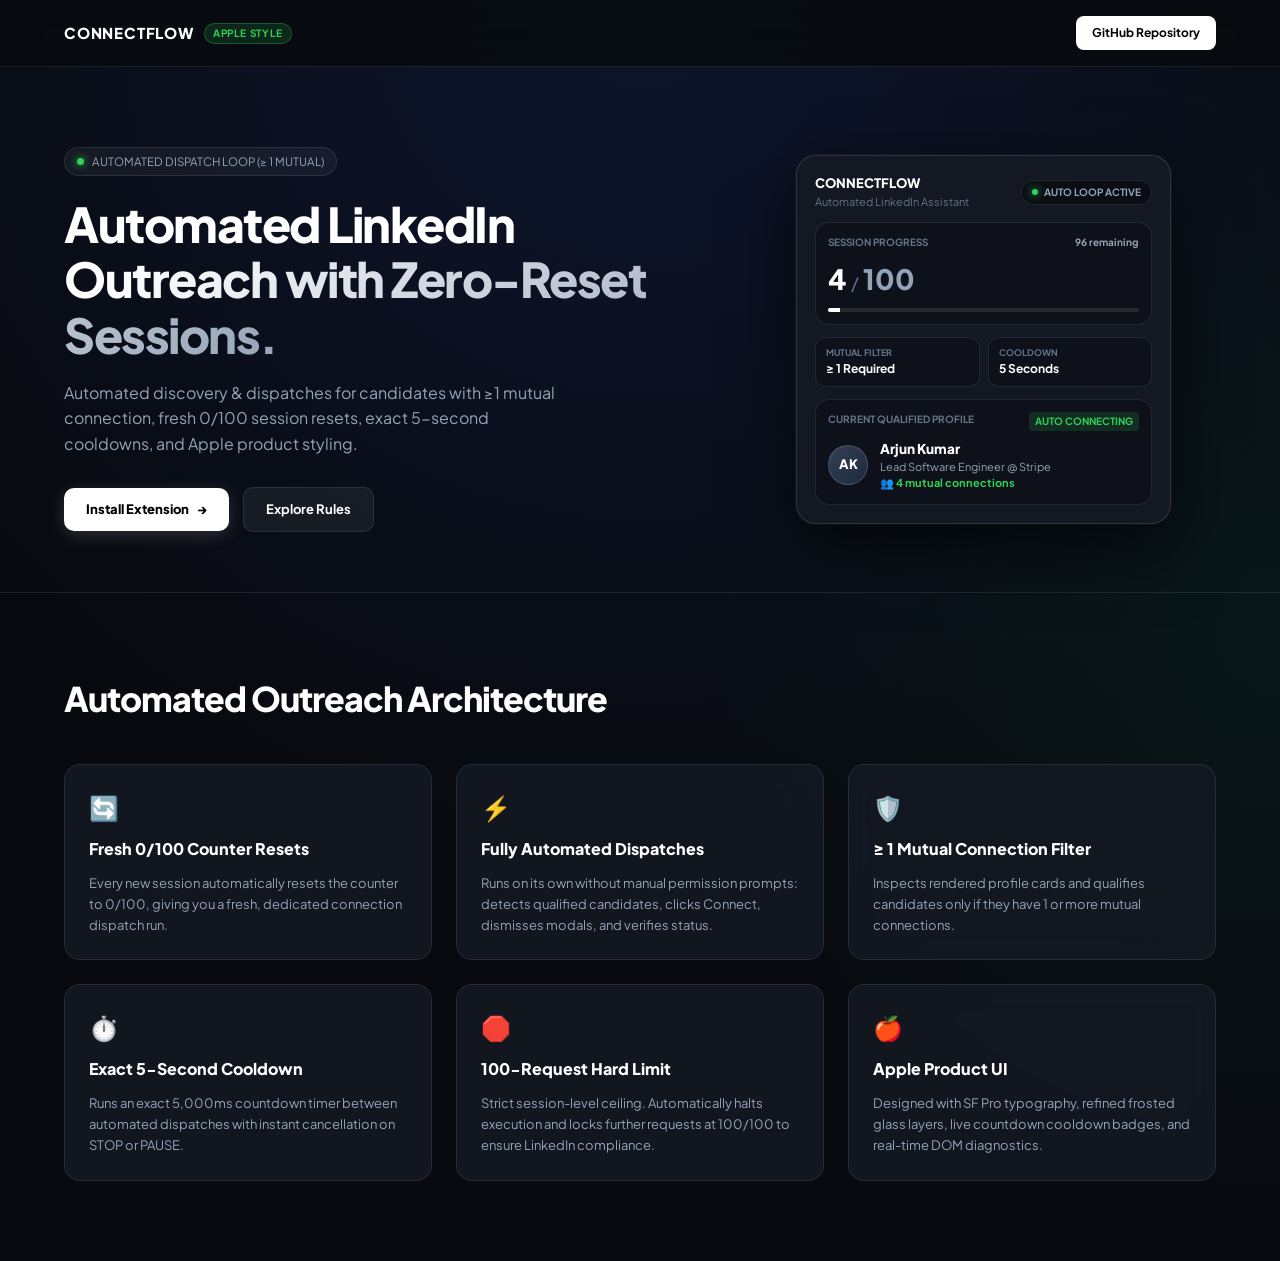
==== commit db120941: "feat: reset counter to 0 on new session and enable fully automated dispatch loop (no user permission" ====
--- a/index.html
+++ b/index.html
@@ -3,15 +3,15 @@
 <head>
   <meta charset="UTF-8">
   <meta name="viewport" content="width=device-width, initial-scale=1.0">
-  <title>ConnectFlow — LinkedIn Connection Assistant (Apple / Product Style)</title>
-  <meta name="description" content="Apple-style LinkedIn Connection Assistant with mutual-connection qualification (≥1), user-confirmed dispatch, and 100-request safety ceiling.">
+  <title>ConnectFlow — Automated LinkedIn Connection Assistant (Apple Style)</title>
+  <meta name="description" content="Apple-style Automated LinkedIn Connection Assistant with mutual connection filter (≥1), automated dispatches, 0-reset counter, and 100-request safety ceiling.">
   <link rel="preconnect" href="https://fonts.googleapis.com">
   <link rel="preconnect" href="https://fonts.gstatic.com" crossorigin>
-  <link href="https://fonts.googleapis.com/css2?family=Plus+Jakarta+Sans:wght@400;500;600;700;800&family=SF+Pro+Display:wght@700;800&display=swap" rel="stylesheet">
+  <link href="https://fonts.googleapis.com/css2?family=Plus+Jakarta+Sans:wght@400;500;600;700;800&display=swap" rel="stylesheet">
   <style>
     :root {
       --bg-primary: #080a0f;
-      --bg-card: rgba(22, 27, 38, 0.7);
+      --bg-card: rgba(22, 27, 38, 0.75);
       --border-card: rgba(255, 255, 255, 0.09);
       --accent-blue: #0a84ff;
       --accent-green: #30d158;
@@ -278,28 +278,6 @@
       display: flex;
       align-items: center;
       gap: 4px;
-    }
-
-    .sim-btn-confirm {
-      width: 100%;
-      background: #ffffff;
-      color: #000000;
-      font-weight: 800;
-      font-size: 12px;
-      padding: 10px;
-      border-radius: 10px;
-      border: none;
-      cursor: pointer;
-      display: flex;
-      align-items: center;
-      justify-content: center;
-      gap: 6px;
-      transition: all 0.15s ease;
-    }
-
-    .sim-btn-confirm:hover {
-      background: #e2e8f0;
-      transform: translateY(-1px);
     }
 
     /* Features */
@@ -372,13 +350,13 @@
       <div>
         <div class="hero-badge">
           <span class="hero-badge-dot"></span>
-          <span>MUTUAL CONNECTION FILTER (≥ 1)</span>
+          <span>AUTOMATED DISPATCH LOOP (≥ 1 MUTUAL)</span>
         </div>
         <h1 class="hero-title">
-          <span>Intelligent LinkedIn Outreach with User-Confirmed Control.</span>
+          <span>Automated LinkedIn Outreach with Zero-Reset Sessions.</span>
         </h1>
         <p class="hero-desc">
-          Automated mutual-connection qualification (≥1 required), user-confirmed dispatch, exact 5-second cooldown, and an Apple-style utility interface.
+          Automated discovery & dispatches for candidates with ≥1 mutual connection, fresh 0/100 session resets, exact 5-second cooldowns, and Apple product styling.
         </p>
         <div class="hero-buttons">
           <a href="https://github.com/saoudhussaini-sudo/connectflow" target="_blank" class="btn-apple">
@@ -397,11 +375,11 @@
           <div class="sim-header">
             <div>
               <div style="font-size: 13px; font-weight: 800;">CONNECTFLOW</div>
-              <div style="font-size: 11px; color: var(--text-muted);">LinkedIn Connection Assistant</div>
+              <div style="font-size: 11px; color: var(--text-muted);">Automated LinkedIn Assistant</div>
             </div>
             <div class="sim-status-pill">
               <span class="sim-status-dot" id="sim-dot"></span>
-              <span id="sim-status-label">QUALIFIED (READY)</span>
+              <span id="sim-status-label">AUTO LOOP ACTIVE</span>
             </div>
           </div>
 
@@ -409,15 +387,15 @@
           <div class="sim-box">
             <div style="display: flex; justify-content: space-between; font-size: 10px; font-weight: 700; color: var(--text-muted);">
               <span>SESSION PROGRESS</span>
-              <span style="color: var(--text-secondary);"><span id="sim-remaining">63</span> remaining</span>
+              <span style="color: var(--text-secondary);"><span id="sim-remaining">96</span> remaining</span>
             </div>
             <div style="display: flex; align-items: baseline; gap: 4px;">
-              <span style="font-size: 28px; font-weight: 800;" id="sim-count">37</span>
+              <span style="font-size: 28px; font-weight: 800;" id="sim-count">4</span>
               <span style="font-size: 18px; color: var(--text-muted);">/</span>
               <span style="font-size: 28px; font-weight: 800; color: var(--text-secondary);">100</span>
             </div>
             <div style="width: 100%; height: 4px; background: rgba(255,255,255,0.1); border-radius: 2px; overflow: hidden;">
-              <div id="sim-progress" style="width: 37%; height: 100%; background: #ffffff;"></div>
+              <div id="sim-progress" style="width: 4%; height: 100%; background: #ffffff;"></div>
             </div>
           </div>
 
@@ -428,7 +406,7 @@
               <div style="font-size: 12px; font-weight: 700; color: #ffffff;">≥ 1 Required</div>
             </div>
             <div style="background: rgba(14,17,24,0.7); border: 1px solid var(--border-card); border-radius: 10px; padding: 8px 10px;">
-              <div style="font-size: 9px; font-weight: 700; color: var(--text-muted);">EXACT DELAY</div>
+              <div style="font-size: 9px; font-weight: 700; color: var(--text-muted);">COOLDOWN</div>
               <div style="font-size: 12px; font-weight: 700; color: #ffffff;">5 Seconds</div>
             </div>
           </div>
@@ -437,7 +415,7 @@
           <div class="sim-box">
             <div style="display: flex; justify-content: space-between; font-size: 10px; font-weight: 700; color: var(--text-muted);">
               <span>CURRENT QUALIFIED PROFILE</span>
-              <span style="background: var(--accent-green-bg); color: var(--accent-green); padding: 2px 6px; border-radius: 4px;">QUALIFIED</span>
+              <span style="background: var(--accent-green-bg); color: var(--accent-green); padding: 2px 6px; border-radius: 4px;">AUTO CONNECTING</span>
             </div>
             <div class="sim-profile-row">
               <div class="sim-avatar" id="sim-avatar">AK</div>
@@ -447,12 +425,6 @@
                 <div class="sim-badge-mutual" id="sim-mutual">👥 4 mutual connections</div>
               </div>
             </div>
-            <div id="sim-actions-box">
-              <button class="sim-btn-confirm" id="sim-btn-send">
-                <span>SEND REQUEST</span>
-                <span>→</span>
-              </button>
-            </div>
           </div>
         </div>
       </div>
@@ -462,22 +434,27 @@
   <!-- Features -->
   <section class="features" id="features">
     <div class="container">
-      <h2 class="section-title">Strict Qualification & Safety Architecture</h2>
+      <h2 class="section-title">Automated Outreach Architecture</h2>
       <div class="features-grid">
+        <div class="feature-card">
+          <span class="feature-icon">🔄</span>
+          <h3 class="feature-h">Fresh 0/100 Counter Resets</h3>
+          <p class="feature-p">Every new session automatically resets the counter to 0/100, giving you a fresh, dedicated connection dispatch run.</p>
+        </div>
+        <div class="feature-card">
+          <span class="feature-icon">⚡</span>
+          <h3 class="feature-h">Fully Automated Dispatches</h3>
+          <p class="feature-p">Runs on its own without manual permission prompts: detects qualified candidates, clicks Connect, dismisses modals, and verifies status.</p>
+        </div>
         <div class="feature-card">
           <span class="feature-icon">🛡️</span>
           <h3 class="feature-h">≥ 1 Mutual Connection Filter</h3>
-          <p class="feature-p">Inspects rendered profile cards. Discards candidates with 0 mutuals, Follow-only, or Pending invitations to maintain high-quality outreach.</p>
-        </div>
-        <div class="feature-card">
-          <span class="feature-icon">👆</span>
-          <h3 class="feature-h">User-Confirmed Dispatch</h3>
-          <p class="feature-p">Presents the qualified candidate with mutual connection count. Dispatches only upon explicit user confirmation.</p>
+          <p class="feature-p">Inspects rendered profile cards and qualifies candidates only if they have 1 or more mutual connections.</p>
         </div>
         <div class="feature-card">
           <span class="feature-icon">⏱️</span>
           <h3 class="feature-h">Exact 5-Second Cooldown</h3>
-          <p class="feature-p">Runs an exact 5,000ms countdown timer between user-confirmed dispatches with instant cancellation on STOP or PAUSE.</p>
+          <p class="feature-p">Runs an exact 5,000ms countdown timer between automated dispatches with instant cancellation on STOP or PAUSE.</p>
         </div>
         <div class="feature-card">
           <span class="feature-icon">🛑</span>
@@ -487,12 +464,7 @@
         <div class="feature-card">
           <span class="feature-icon">🍎</span>
           <h3 class="feature-h">Apple Product UI</h3>
-          <p class="feature-p">Designed with SF Pro typography, refined frosted glass layers, live countdown badges, and embedded DOM diagnostic metrics.</p>
-        </div>
-        <div class="feature-card">
-          <span class="feature-icon">⚡</span>
-          <h3 class="feature-h">Manifest V3 Native</h3>
-          <p class="feature-p">Built on Chrome Manifest V3 standard with guaranteed message response timeouts and zero memory leaks.</p>
+          <p class="feature-p">Designed with SF Pro typography, refined frosted glass layers, live countdown cooldown badges, and real-time DOM diagnostics.</p>
         </div>
       </div>
     </div>
@@ -500,8 +472,7 @@
 
   <script>
     (function() {
-      let count = 37;
-      const btnSend = document.getElementById('sim-btn-send');
+      let count = 4;
       const countEl = document.getElementById('sim-count');
       const remEl = document.getElementById('sim-remaining');
       const progEl = document.getElementById('sim-progress');
@@ -509,43 +480,28 @@
       const titleEl = document.getElementById('sim-title');
       const avatarEl = document.getElementById('sim-avatar');
       const mutualEl = document.getElementById('sim-mutual');
-      const statusLabel = document.getElementById('sim-status-label');
 
       const profiles = [
         { name: 'Elena Rostova', title: 'VP of Product @ Linear', initials: 'ER', mutuals: '6 mutual connections' },
         { name: 'Marcus Vance', title: 'Staff AI Engineer @ OpenAI', initials: 'MV', mutuals: '3 mutual connections' },
-        { name: 'Priya Sharma', title: 'Senior Director @ Databricks', initials: 'PS', mutuals: '8 mutual connections' }
+        { name: 'Priya Sharma', title: 'Senior Director @ Databricks', initials: 'PS', mutuals: '8 mutual connections' },
+        { name: 'Arjun Kumar', title: 'Lead Software Engineer @ Stripe', initials: 'AK', mutuals: '4 mutual connections' }
       ];
       let pIdx = 0;
 
-      btnSend.addEventListener('click', () => {
-        btnSend.disabled = true;
-        btnSend.textContent = 'CONNECTING...';
-        statusLabel.textContent = 'VERIFYING';
-
-        setTimeout(() => {
-          count = Math.min(100, count + 1);
-          countEl.textContent = count;
-          remEl.textContent = 100 - count;
-          progEl.style.width = count + '%';
-
-          btnSend.textContent = 'REQUEST SENT ✓';
-          statusLabel.textContent = '5s COOLDOWN';
-
-          setTimeout(() => {
-            const p = profiles[pIdx % profiles.length];
-            pIdx++;
-            nameEl.textContent = p.name;
-            titleEl.textContent = p.title;
-            avatarEl.textContent = p.initials;
-            mutualEl.textContent = '👥 ' + p.mutuals;
-
-            btnSend.disabled = false;
-            btnSend.innerHTML = '<span>SEND REQUEST</span> <span>→</span>';
-            statusLabel.textContent = 'QUALIFIED (READY)';
-          }, 2000);
-        }, 1000);
-      });
+      setInterval(() => {
+        count = Math.min(100, count + 1);
+        countEl.textContent = count;
+        remEl.textContent = 100 - count;
+        progEl.style.width = count + '%';
+
+        const p = profiles[pIdx % profiles.length];
+        pIdx++;
+        nameEl.textContent = p.name;
+        titleEl.textContent = p.title;
+        avatarEl.textContent = p.initials;
+        mutualEl.textContent = '👥 ' + p.mutuals;
+      }, 5000);
     })();
   </script>
 </body>
